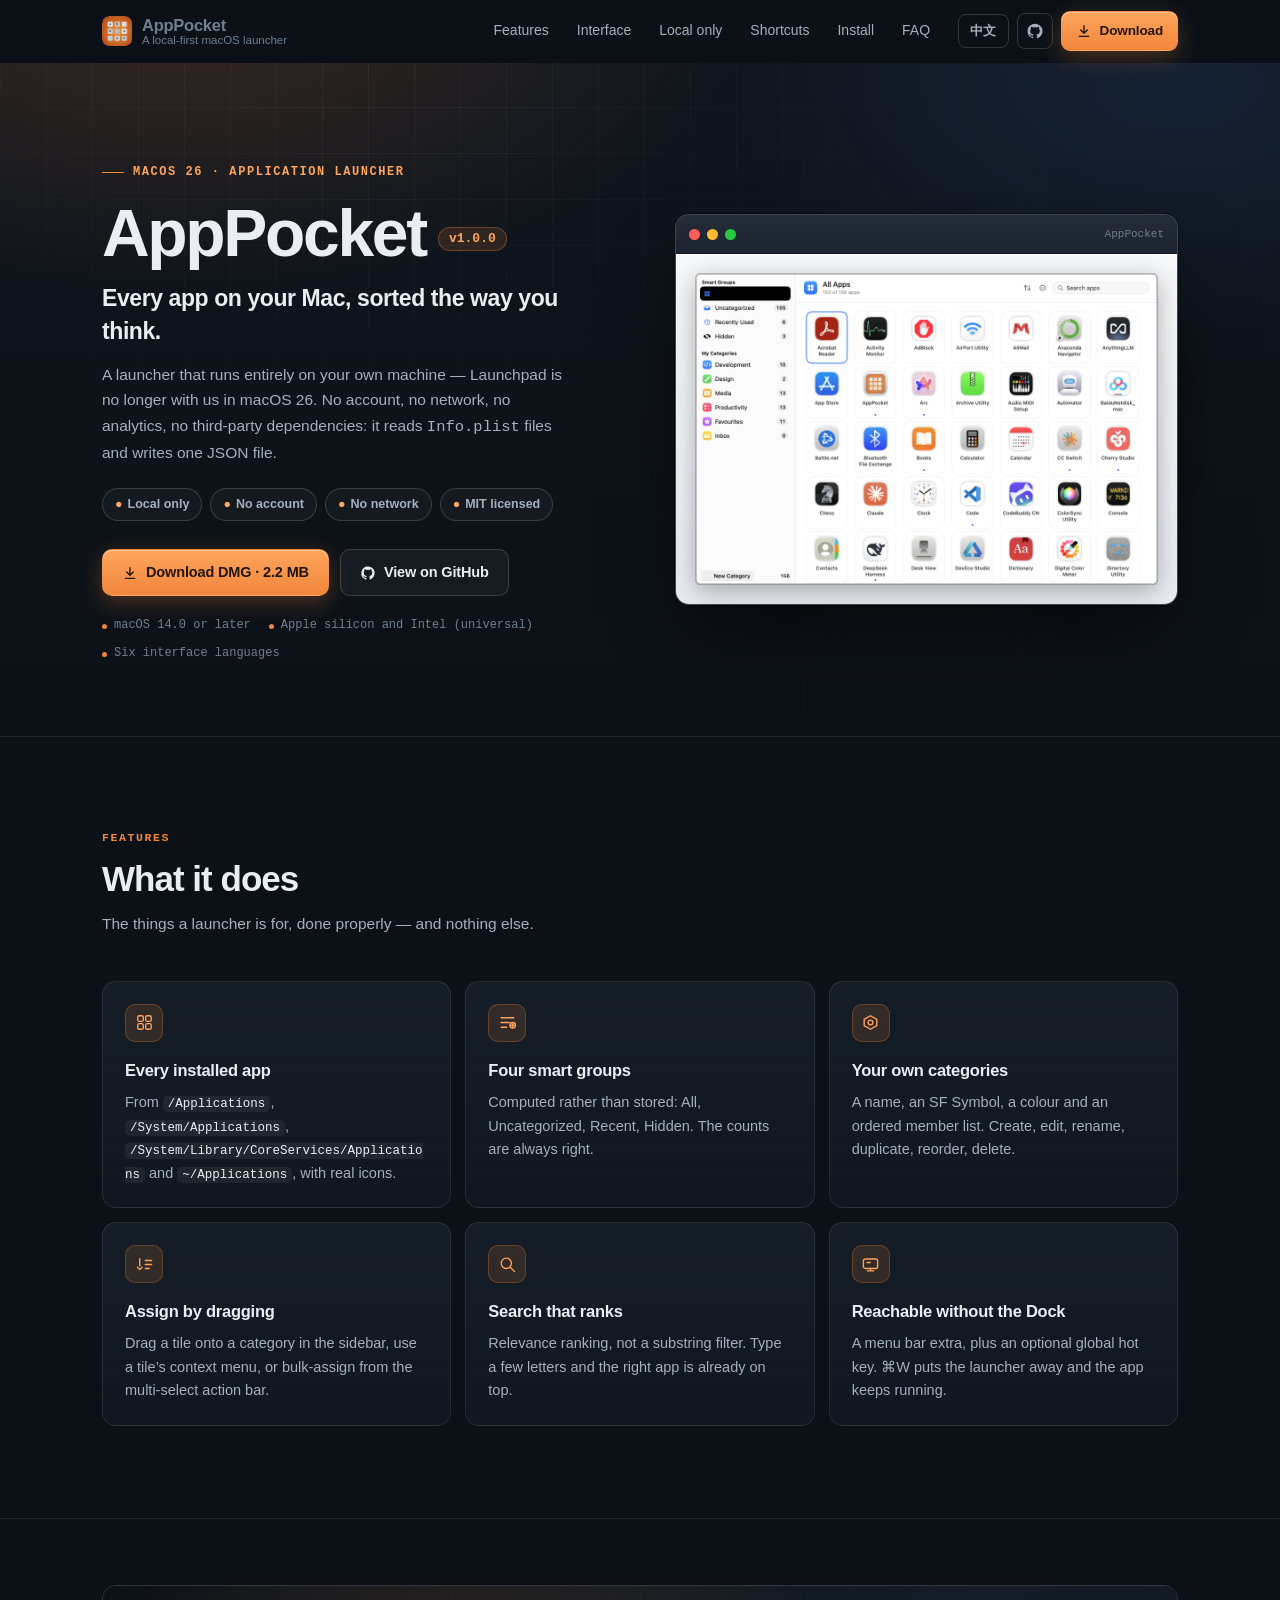
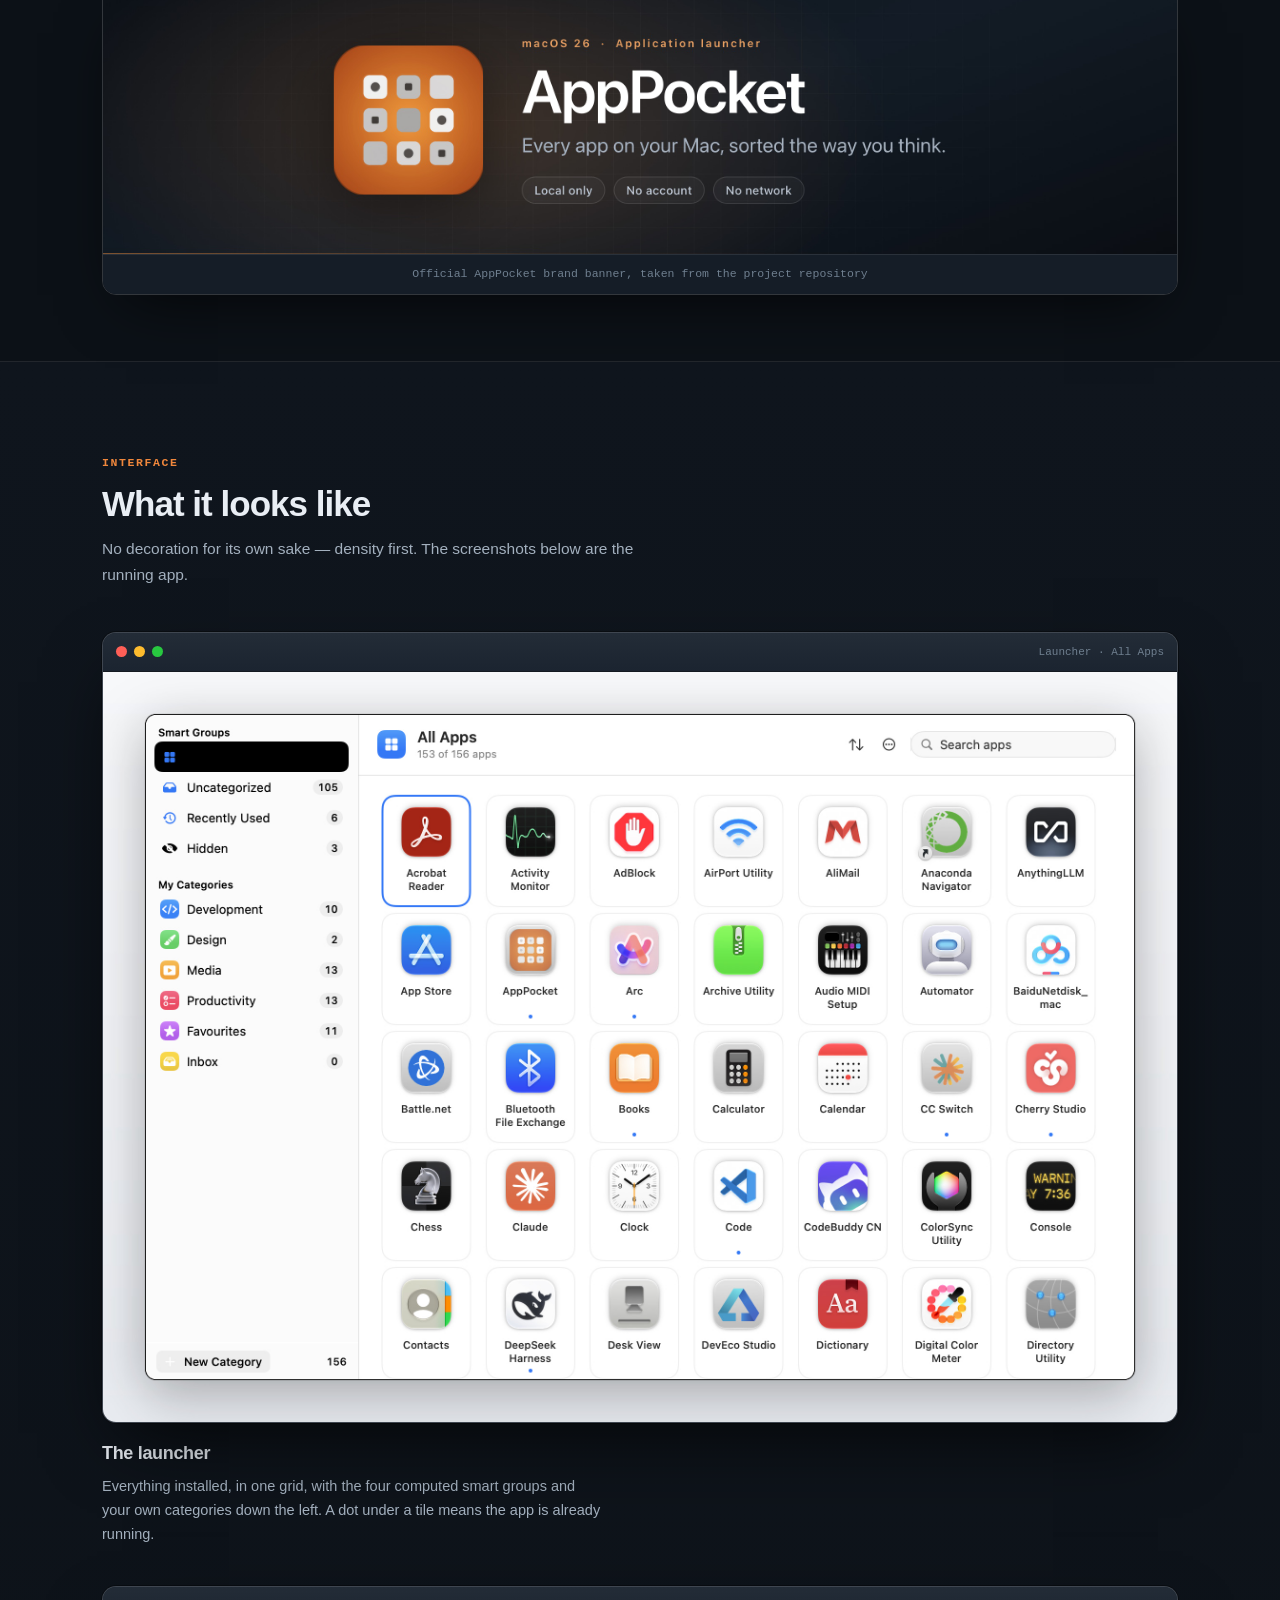
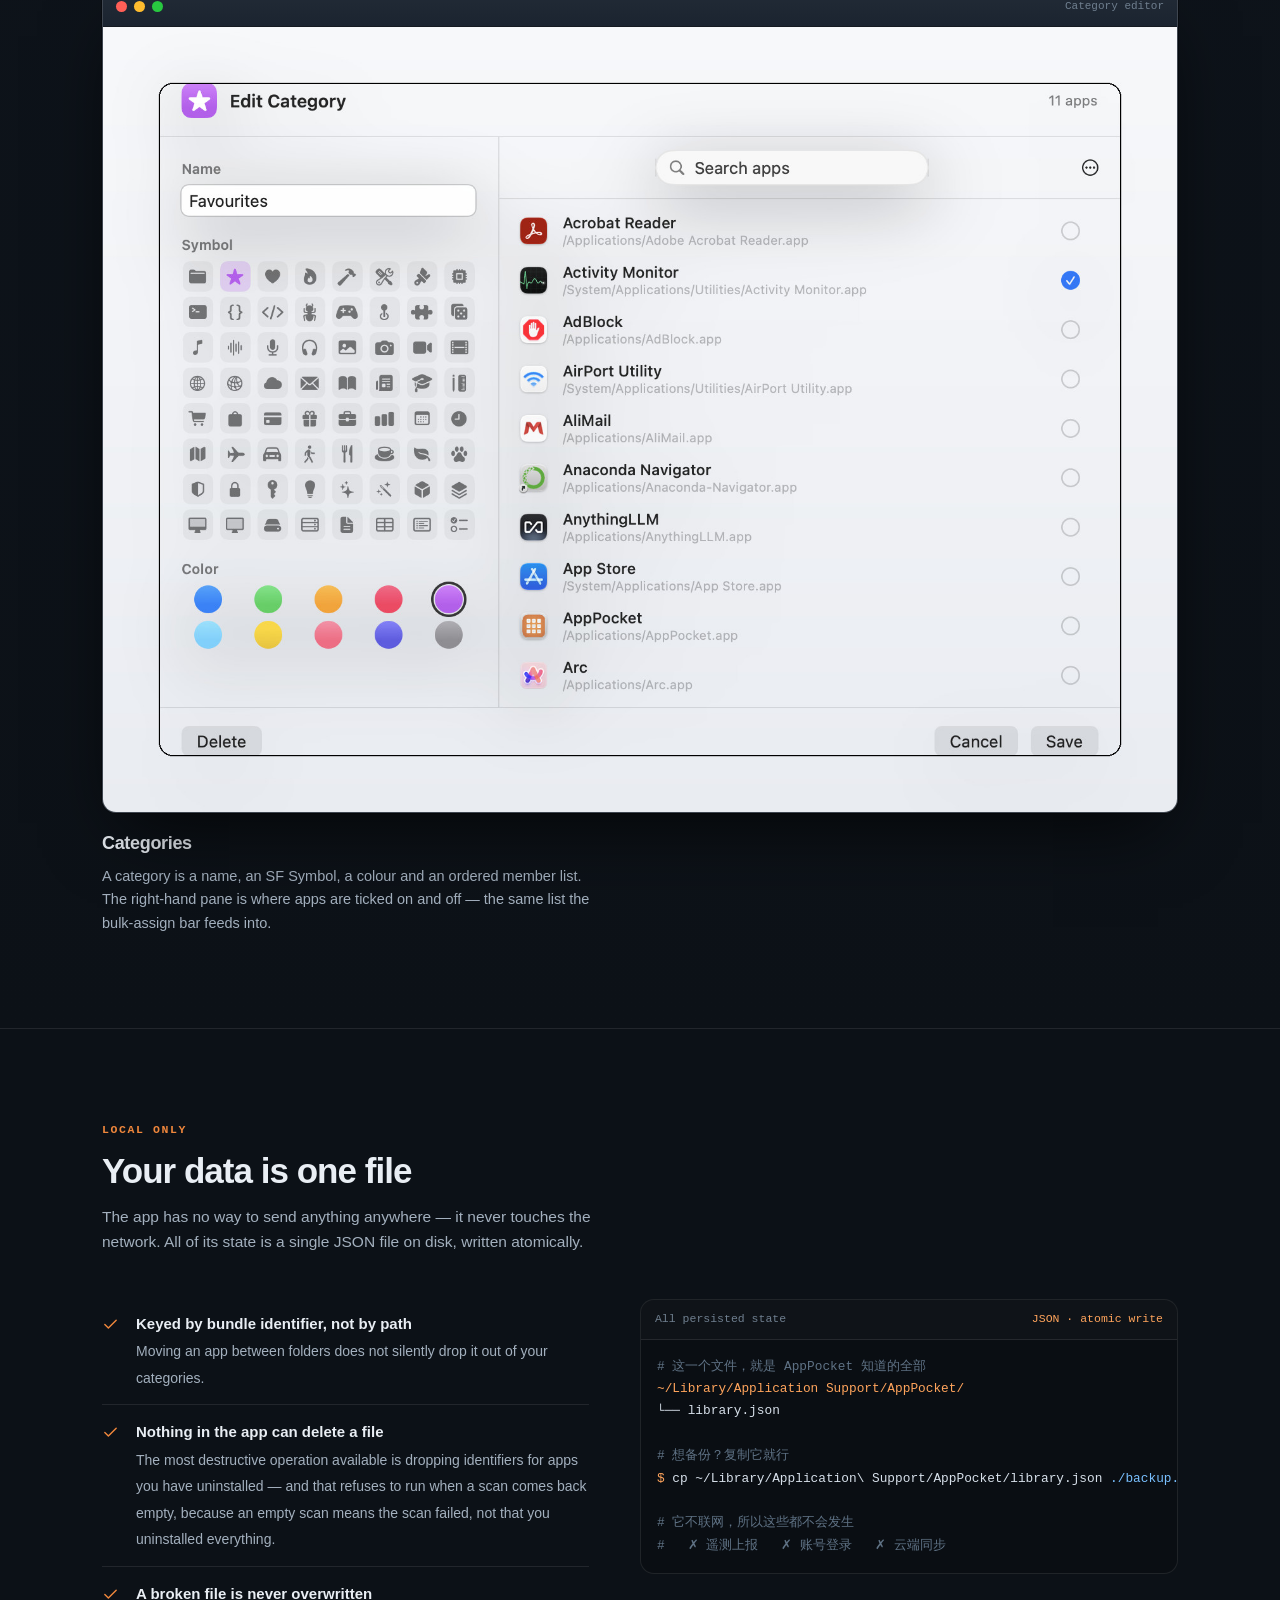
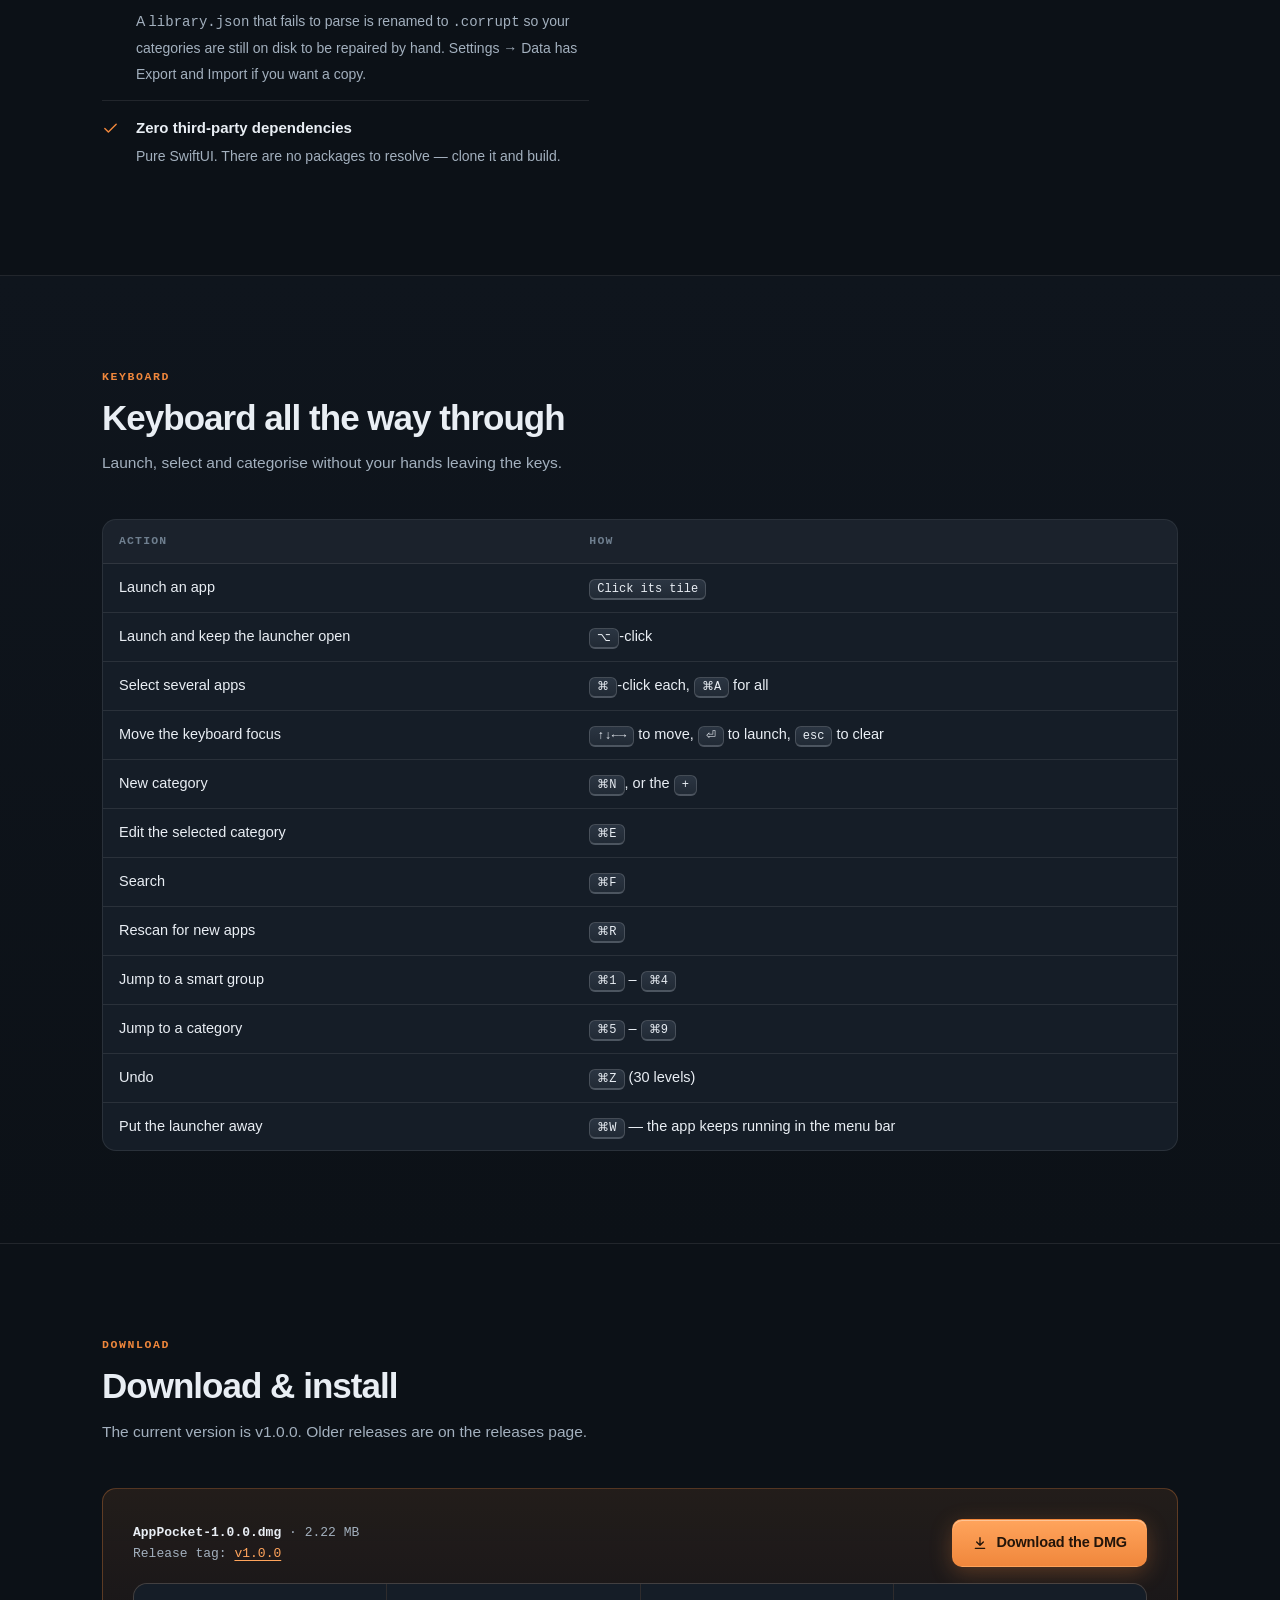
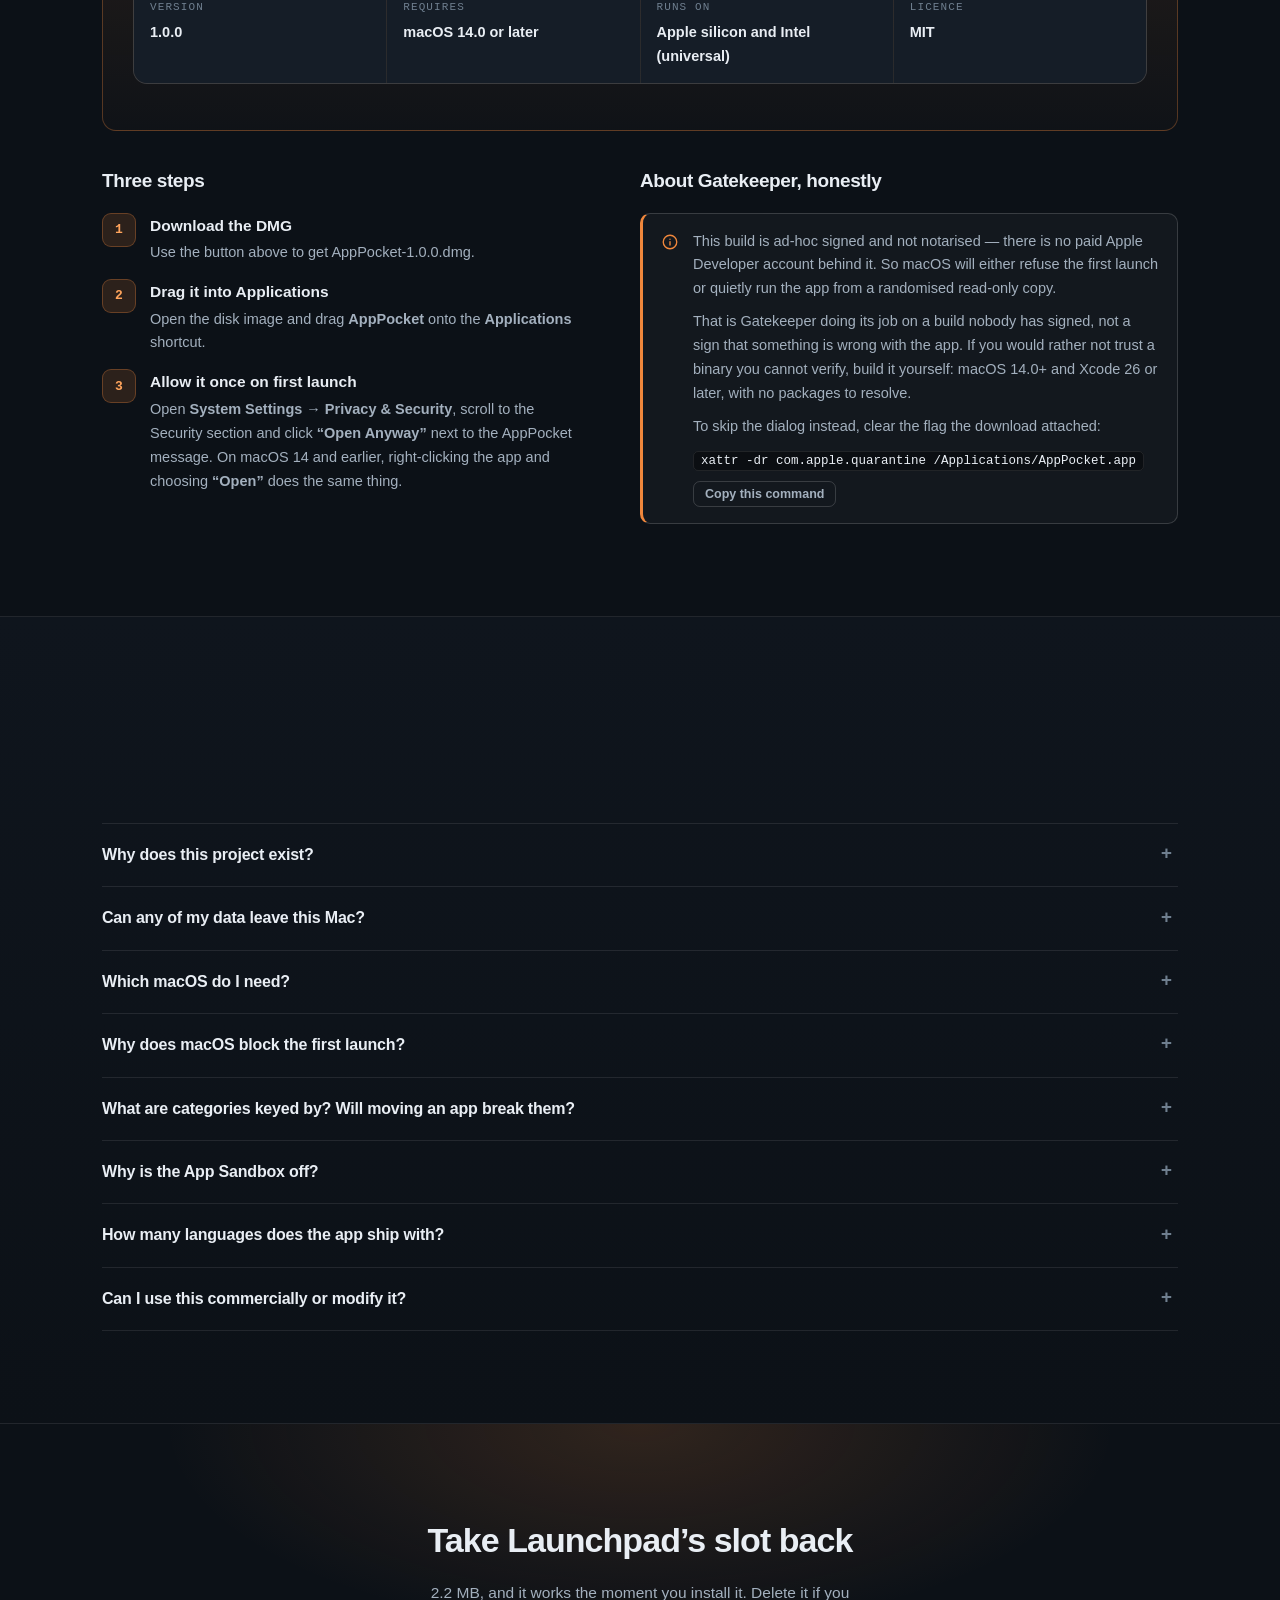
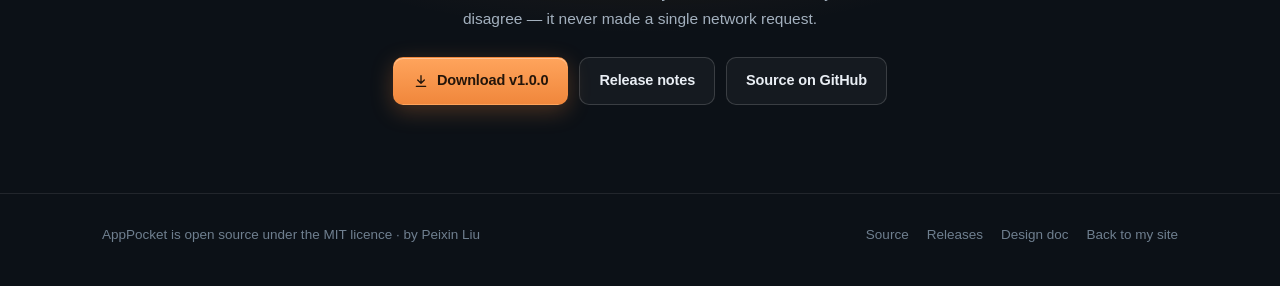
==== apps/apppocket/index.html @ 9f49458a "add page for AppPocket app (for macOS)" ====
<!DOCTYPE html>
<html lang="en">
<head>
<meta charset="utf-8">
<meta name="viewport" content="width=device-width, initial-scale=1, viewport-fit=cover">

<title>AppPocket — Every app on your Mac, sorted the way you think</title>
<meta name="description" content="AppPocket is a local-only application launcher for macOS 26, where Launchpad is no longer with us. No account, no network, no analytics. Smart categories, drag-and-drop and live app monitoring. Open source, MIT.">
<meta name="author" content="Peixin Liu">
<meta name="color-scheme" content="dark">

<meta property="og:type" content="website">
<meta property="og:title" content="AppPocket — a local-only launcher for macOS 26">
<meta property="og:description" content="Every app on your Mac, sorted the way you think. No account, no network, no analytics. Open source under MIT.">
<meta property="og:url" content="https://lpeixin.github.io/apps/apppocket/">
<meta property="og:image" content="https://lpeixin.github.io/apps/apppocket/assets/img/banner-en.jpg">
<meta name="twitter:card" content="summary_large_image">

<link rel="canonical" href="https://lpeixin.github.io/apps/apppocket/">
<link rel="icon" href="assets/img/appicon-64.png" type="image/png">
<link rel="apple-touch-icon" href="assets/img/appicon-256.png">

<script type="application/ld+json">
{
  "@context": "https://schema.org",
  "@type": "SoftwareApplication",
  "name": "AppPocket",
  "operatingSystem": "macOS 14.0 or later",
  "applicationCategory": "UtilitiesApplication",
  "softwareVersion": "1.0.0",
  "url": "https://github.com/lpeixin/app-pocket",
  "downloadUrl": "https://github.com/lpeixin/app-pocket/releases/download/v1.0.0/AppPocket-1.0.0.dmg",
  "image": "https://lpeixin.github.io/apps/apppocket/assets/img/appicon-1024.png",
  "description": "A local-only application launcher for macOS 26, with smart categories, drag-and-drop assignment and live app monitoring. No account, no network, no analytics.",
  "license": "https://opensource.org/licenses/MIT",
  "isAccessibleForFree": true,
  "author": { "@type": "Person", "name": "Peixin Liu" },
  "offers": { "@type": "Offer", "price": "0", "priceCurrency": "USD" }
}
</script>

<style>
/* ============================================================
   AppPocket 产品页 —— 独立样式，不依赖主站
   配色取自 repo 官方 banner：深色网格底 + 橙色品牌色
   ============================================================ */
:root {
  --bg:        #0c1117;
  --bg-2:      #0f151d;
  --surface:   #151d27;
  --surface-2: #1a232e;
  --line:      rgba(255, 255, 255, .09);
  --line-2:    rgba(255, 255, 255, .16);

  --text:      #e9eef4;
  --text-2:    #a3b0be;
  --text-3:    #6f7f8f;

  --brand:     #f0873c;
  --brand-hi:  #ffa45c;
  --brand-dim: rgba(240, 135, 60, .14);
  --blue:      #4c8dff;

  --radius:    14px;
  --radius-sm: 10px;
  --wrap:      1120px;
  --ease:      cubic-bezier(.22, .61, .36, 1);

  --font: -apple-system, BlinkMacSystemFont, "SF Pro Text", "Segoe UI",
          Roboto, "Helvetica Neue", "PingFang SC", "Hiragino Sans GB",
          "Microsoft YaHei", sans-serif;
  --mono: ui-monospace, SFMono-Regular, "SF Mono", Menlo, Consolas, monospace;
}

*, *::before, *::after { box-sizing: border-box; }

html { scroll-behavior: smooth; -webkit-text-size-adjust: 100%; }
@media (prefers-reduced-motion: reduce) {
  html { scroll-behavior: auto; }
  *, *::before, *::after { animation-duration: .001ms !important; transition-duration: .001ms !important; }
}

body {
  margin: 0;
  background: var(--bg);
  color: var(--text);
  font-family: var(--font);
  font-size: 16px;
  line-height: 1.65;
  -webkit-font-smoothing: antialiased;
  overflow-x: hidden;
}

img { max-width: 100%; display: block; }
a { color: inherit; }
code { overflow-wrap: anywhere; }

.wrap { width: 100%; max-width: var(--wrap); margin-inline: auto; padding-inline: 22px; }

.skip-link {
  position: absolute; left: -9999px; top: 0;
  background: var(--brand); color: #1a1105; padding: 10px 16px;
  border-radius: 0 0 8px 0; font-weight: 600; z-index: 100;
}
.skip-link:focus { left: 0; }

:where(a, button, summary):focus-visible {
  outline: 2px solid var(--brand-hi);
  outline-offset: 3px;
  border-radius: 6px;
}

/* ── 顶部导航 ─────────────────────────────────────────────── */
.hdr {
  position: sticky; top: 0; z-index: 50;
  background: rgba(12, 17, 23, .78);
  backdrop-filter: saturate(180%) blur(14px);
  -webkit-backdrop-filter: saturate(180%) blur(14px);
  border-bottom: 1px solid transparent;
  transition: border-color .25s var(--ease), background .25s var(--ease);
}
.hdr.is-stuck { border-bottom-color: var(--line); background: rgba(12, 17, 23, .92); }

.hdr__in { display: flex; align-items: center; gap: 16px; min-height: 62px; }

.brand { display: inline-flex; align-items: center; gap: 10px; text-decoration: none; flex: 0 0 auto; }
.brand img { width: 30px; height: 30px; border-radius: 7px; display: block; }
.brand b { font-size: 16.5px; font-weight: 650; letter-spacing: -.015em; }
.brand span { font-size: 11.5px; color: var(--text-3); display: block; line-height: 1.1; font-weight: 500; }

.nav { display: flex; gap: 4px; margin-left: auto; }
.nav a {
  text-decoration: none; color: var(--text-2); font-size: 14px; font-weight: 500;
  padding: 8px 12px; border-radius: 8px; transition: color .18s, background .18s;
}
.nav a:hover { color: var(--text); background: rgba(255, 255, 255, .05); }

.hdr__actions { display: flex; align-items: center; gap: 8px; flex: 0 0 auto; }

.langbtn {
  font-family: inherit; font-size: 13px; font-weight: 650; letter-spacing: .02em;
  color: var(--text-2); background: transparent;
  border: 1px solid var(--line-2); border-radius: 8px;
  padding: 7px 11px; cursor: pointer; transition: color .18s, border-color .18s;
  min-width: 46px;
}
.langbtn:hover { color: var(--text); border-color: var(--brand); }

.iconbtn {
  display: inline-flex; align-items: center; justify-content: center;
  width: 36px; height: 36px; border-radius: 8px;
  border: 1px solid var(--line-2); background: transparent; color: var(--text-2);
  cursor: pointer; text-decoration: none; transition: color .18s, border-color .18s;
}
.iconbtn:hover { color: var(--text); border-color: var(--brand); }
.iconbtn svg { width: 18px; height: 18px; fill: currentColor; }

/* ── 按钮 ─────────────────────────────────────────────────── */
.btn {
  display: inline-flex; align-items: center; justify-content: center; gap: 8px;
  font-family: inherit; font-size: 14.5px; font-weight: 620; letter-spacing: -.01em;
  text-decoration: none; cursor: pointer;
  padding: 11px 19px; border-radius: 10px; border: 1px solid transparent;
  transition: transform .16s var(--ease), background .18s, border-color .18s, box-shadow .18s;
  white-space: nowrap;
}
.btn svg { width: 16px; height: 16px; flex: 0 0 auto; }
.btn--primary {
  background: linear-gradient(180deg, var(--brand-hi), var(--brand));
  color: #23150a;
  box-shadow: 0 6px 22px rgba(240, 135, 60, .28), inset 0 1px 0 rgba(255, 255, 255, .35);
}
.btn--primary:hover { transform: translateY(-1px); box-shadow: 0 10px 30px rgba(240, 135, 60, .36), inset 0 1px 0 rgba(255, 255, 255, .35); }
.btn--ghost { background: rgba(255, 255, 255, .04); color: var(--text); border-color: var(--line-2); }
.btn--ghost:hover { background: rgba(255, 255, 255, .08); border-color: var(--brand); }
.btn--sm { padding: 8px 14px; font-size: 13.5px; border-radius: 9px; }
.btn--block { width: 100%; }

/* ── Hero ─────────────────────────────────────────────────── */
.hero {
  position: relative; overflow: hidden;
  padding: clamp(48px, 8vw, 92px) 0 clamp(40px, 6vw, 72px);
  background:
    radial-gradient(920px 460px at 14% -8%, rgba(240, 135, 60, .17), transparent 62%),
    radial-gradient(760px 420px at 92% 4%, rgba(76, 141, 255, .10), transparent 60%),
    linear-gradient(180deg, var(--bg-2), var(--bg));
}
/* 科技感网格，向四周淡出 */
.hero::before {
  content: ""; position: absolute; inset: -2px 0 auto; height: 100%;
  background-image:
    linear-gradient(rgba(255, 255, 255, .05) 1px, transparent 1px),
    linear-gradient(90deg, rgba(255, 255, 255, .05) 1px, transparent 1px);
  background-size: 46px 46px;
  -webkit-mask-image: radial-gradient(760px 520px at 30% 0%, #000 0%, transparent 78%);
          mask-image: radial-gradient(760px 520px at 30% 0%, #000 0%, transparent 78%);
  pointer-events: none;
}
.hero__in {
  position: relative; display: grid; gap: clamp(34px, 5vw, 60px);
  grid-template-columns: minmax(0, 1.02fr) minmax(0, 1fr); align-items: center;
}

.eyebrow {
  display: inline-flex; align-items: center; gap: 9px;
  font-family: var(--mono); font-size: 12px; font-weight: 600;
  letter-spacing: .13em; text-transform: uppercase; color: var(--brand-hi);
  margin: 0 0 18px;
}
.eyebrow::before {
  content: ""; width: 22px; height: 1px; background: var(--brand); flex: 0 0 auto;
}

.hero h1 {
  margin: 0 0 6px; font-size: clamp(42px, 6.4vw, 66px);
  line-height: 1.03; letter-spacing: -.035em; font-weight: 700;
}
.hero h1 .v {
  display: inline-block; vertical-align: middle; margin-left: 12px;
  font-family: var(--mono); font-size: 13px; font-weight: 600; letter-spacing: 0;
  color: var(--brand-hi); background: var(--brand-dim);
  border: 1px solid rgba(240, 135, 60, .32); border-radius: 999px; padding: 4px 10px;
}
.hero__tag {
  margin: 14px 0 0; font-size: clamp(18px, 2.3vw, 23px); line-height: 1.42;
  letter-spacing: -.018em; font-weight: 600; color: var(--text);
}
.hero__lead { margin: 14px 0 0; max-width: 54ch; color: var(--text-2); font-size: 15.5px; }

.pills { display: flex; flex-wrap: wrap; gap: 8px; margin: 22px 0 0; padding: 0; list-style: none; }
.pill {
  font-size: 12.5px; font-weight: 550; color: var(--text-2);
  border: 1px solid var(--line-2); border-radius: 999px; padding: 5px 12px;
  background: rgba(255, 255, 255, .03);
}
.pill b { color: var(--brand-hi); font-weight: 700; margin-right: 5px; }

.hero__cta { display: flex; flex-wrap: wrap; gap: 11px; margin: 28px 0 0; }
.hero__meta {
  display: flex; flex-wrap: wrap; gap: 8px 18px; margin: 20px 0 0;
  font-family: var(--mono); font-size: 12px; color: var(--text-3);
}
.hero__meta span { display: inline-flex; align-items: center; gap: 7px; }
.hero__meta i { width: 5px; height: 5px; border-radius: 50%; background: var(--brand); flex: 0 0 auto; }

/* 应用截图窗口框 */
.shot { position: relative; }
.shot__glow {
  position: absolute; inset: 12% -6% -12% -6%; z-index: 0;
  background: radial-gradient(60% 60% at 50% 45%, rgba(240, 135, 60, .30), transparent 72%);
  filter: blur(34px); pointer-events: none;
}
.window {
  position: relative; z-index: 1;
  border: 1px solid var(--line-2); border-radius: var(--radius);
  background: var(--surface-2); overflow: hidden;
  box-shadow: 0 30px 70px -20px rgba(0, 0, 0, .75), 0 0 0 1px rgba(0, 0, 0, .35);
}
.window__bar {
  display: flex; align-items: center; gap: 7px; padding: 10px 13px;
  background: linear-gradient(180deg, #232c37, #1b2430);
  border-bottom: 1px solid rgba(0, 0, 0, .4);
}
.window__bar i { width: 11px; height: 11px; border-radius: 50%; display: block; }
.window__bar i:nth-child(1) { background: #ff5f57; }
.window__bar i:nth-child(2) { background: #febc2e; }
.window__bar i:nth-child(3) { background: #28c840; }
.window__bar em {
  margin-left: auto; font-style: normal; font-family: var(--mono);
  font-size: 11px; color: var(--text-3);
}
.window img { width: 100%; height: auto; display: block; }
.shot__hint {
  position: absolute; right: 10px; bottom: 10px; z-index: 2;
  font-family: var(--mono); font-size: 10.5px; color: #fff;
  background: rgba(0, 0, 0, .55); border: 1px solid rgba(255, 255, 255, .18);
  border-radius: 7px; padding: 4px 9px; opacity: 0; transition: opacity .2s;
  pointer-events: none;
}
.window:hover .shot__hint, .window:focus-within .shot__hint { opacity: 1; }
.zoombtn { position: absolute; inset: 0; z-index: 2; border: 0; background: transparent; cursor: zoom-in; }

/* ── 通用板块 ─────────────────────────────────────────────── */
.sec { padding: clamp(52px, 8vw, 92px) 0; border-top: 1px solid var(--line); }
.sec--flush { border-top: 0; padding-top: 0; }
.sec--alt { background: linear-gradient(180deg, var(--bg-2), var(--bg)); }

.sec-head { max-width: 68ch; margin: 0 0 clamp(28px, 4vw, 44px); }
.sec-head .kicker {
  font-family: var(--mono); font-size: 11.5px; font-weight: 600; letter-spacing: .14em;
  text-transform: uppercase; color: var(--brand); margin: 0 0 10px;
}
.sec-head h2 {
  margin: 0; font-size: clamp(25px, 3.6vw, 35px); line-height: 1.18;
  letter-spacing: -.028em; font-weight: 680;
}
.sec-head p { margin: 12px 0 0; color: var(--text-2); font-size: 15.5px; max-width: 62ch; }

/* 特性网格 */
.grid { display: grid; gap: 14px; grid-template-columns: repeat(auto-fit, minmax(272px, 1fr)); }
.feat {
  border: 1px solid var(--line); border-radius: var(--radius);
  background: linear-gradient(180deg, var(--surface), rgba(21, 29, 39, .5));
  padding: 22px; transition: border-color .2s, transform .2s var(--ease), background .2s;
}
.feat:hover { border-color: var(--line-2); transform: translateY(-2px); }
.feat__ico {
  width: 38px; height: 38px; border-radius: 10px; display: grid; place-items: center;
  background: var(--brand-dim); border: 1px solid rgba(240, 135, 60, .28); color: var(--brand-hi);
  margin-bottom: 15px;
}
.feat__ico svg { width: 19px; height: 19px; fill: none; stroke: currentColor; stroke-width: 1.7; stroke-linecap: round; stroke-linejoin: round; }
.feat h3 { margin: 0 0 7px; font-size: 16.5px; letter-spacing: -.015em; font-weight: 640; }
.feat p { margin: 0; color: var(--text-2); font-size: 14.5px; line-height: 1.62; }
.feat code { font-family: var(--mono); font-size: 12.5px; background: rgba(255, 255, 255, .06); padding: 1px 5px; border-radius: 5px; color: var(--text); }

/* 官方 banner 带 */
.band { padding: clamp(40px, 6vw, 66px) 0; border-top: 1px solid var(--line); }
.band__fig { position: relative; margin: 0; border-radius: var(--radius); overflow: hidden; border: 1px solid var(--line-2); box-shadow: 0 24px 60px -24px rgba(0, 0, 0, .8); }
.band__fig img { width: 100%; height: auto; display: block; }
.band figcaption, .band__fig figcaption {
  margin-top: 0; padding: 10px 14px;
  font-family: var(--mono); font-size: 11.5px; color: var(--text-3); text-align: center;
  background: var(--surface); border-top: 1px solid var(--line);
}

/* 截图展示 */
.shots { display: grid; gap: clamp(22px, 4vw, 40px); align-items: start; }
.shot-card { margin: 0; }
.shot-card .window { margin-bottom: 16px; }
.shot-card h3 { margin: 0 0 6px; font-size: 18px; letter-spacing: -.018em; }
.shot-card p { margin: 0; color: var(--text-2); font-size: 14.5px; max-width: 62ch; }

/* 本地优先 */
.duo { display: grid; gap: clamp(26px, 4vw, 52px); grid-template-columns: minmax(0, .95fr) minmax(0, 1.05fr); align-items: start; }
.factlist { list-style: none; margin: 0; padding: 0; display: grid; gap: 2px; }
.factlist li {
  display: grid; grid-template-columns: 22px 1fr; gap: 12px; align-items: start;
  padding: 13px 0; border-bottom: 1px solid var(--line);
}
.factlist li:last-child { border-bottom: 0; }
.factlist svg { width: 17px; height: 17px; margin-top: 4px; fill: none; stroke: var(--brand); stroke-width: 2; stroke-linecap: round; stroke-linejoin: round; }
.factlist b { display: block; font-size: 15px; font-weight: 620; margin-bottom: 2px; }
.factlist span { color: var(--text-2); font-size: 14px; line-height: 1.6; }

.codecard {
  border: 1px solid var(--line); border-radius: var(--radius);
  background: #0a0e13; overflow: hidden;
}
.codecard__bar {
  display: flex; align-items: center; gap: 10px; padding: 10px 14px;
  border-bottom: 1px solid var(--line); background: rgba(255, 255, 255, .02);
  font-family: var(--mono); font-size: 11.5px; color: var(--text-3);
}
.codecard__bar .tag { margin-left: auto; color: var(--brand-hi); }
.codecard pre {
  margin: 0; padding: 16px; overflow-x: auto;
  font-family: var(--mono); font-size: 12.8px; line-height: 1.75; color: #d7e0ea;
}
.codecard pre .c { color: #5f7285; }
.codecard pre .p { color: var(--brand-hi); }
.codecard pre .s { color: #79c0ff; }

/* 快捷键表 */
.tablewrap { overflow-x: auto; border: 1px solid var(--line); border-radius: var(--radius); background: var(--surface); }
table { width: 100%; border-collapse: collapse; font-size: 14.5px; min-width: 460px; }
th, td { text-align: left; padding: 12px 16px; border-bottom: 1px solid var(--line); }
thead th {
  font-family: var(--mono); font-size: 11.5px; letter-spacing: .1em; text-transform: uppercase;
  color: var(--text-3); font-weight: 600; background: rgba(255, 255, 255, .025);
}
tbody tr:last-child td { border-bottom: 0; }
tbody tr:hover td { background: rgba(255, 255, 255, .025); }
kbd {
  font-family: var(--mono); font-size: 12px; color: var(--text);
  background: linear-gradient(180deg, #2b3542, #212a35);
  border: 1px solid var(--line-2); border-bottom-width: 2px;
  border-radius: 6px; padding: 2px 7px; white-space: nowrap;
}

/* 安装 / 下载 */
.dl {
  border: 1px solid rgba(240, 135, 60, .3); border-radius: var(--radius);
  background: linear-gradient(180deg, rgba(240, 135, 60, .10), rgba(240, 135, 60, .02));
  padding: clamp(22px, 3.4vw, 30px);
}
.dl__row { display: flex; flex-wrap: wrap; align-items: center; gap: 16px; }
.dl__file { font-family: var(--mono); font-size: 13px; color: var(--text-2); }
.dl__file b { color: var(--text); font-weight: 600; }
.dl .btn { margin-left: auto; }

.specs { display: grid; gap: 1px; grid-template-columns: repeat(auto-fit, minmax(150px, 1fr));
  background: var(--line); border: 1px solid var(--line); border-radius: var(--radius); overflow: hidden; margin-top: 16px; }
.specs div { background: var(--surface); padding: 14px 16px; }
.specs dt { font-family: var(--mono); font-size: 11px; letter-spacing: .1em; text-transform: uppercase; color: var(--text-3); margin-bottom: 5px; }
.specs dd { margin: 0; font-size: 14.5px; font-weight: 600; }

.steps { counter-reset: s; list-style: none; margin: 0; padding: 0; display: grid; gap: 14px; }
.steps li { counter-increment: s; display: grid; grid-template-columns: 34px 1fr; gap: 14px; align-items: start; }
.steps li::before {
  content: counter(s); font-family: var(--mono); font-size: 13px; font-weight: 700;
  color: var(--brand-hi); background: var(--brand-dim);
  border: 1px solid rgba(240, 135, 60, .3); border-radius: 9px;
  width: 34px; height: 34px; display: grid; place-items: center;
}
.steps li > div > b { display: block; font-size: 15.5px; font-weight: 620; margin-bottom: 3px; }
.steps p { margin: 0; color: var(--text-2); font-size: 14.5px; }
.steps code { font-family: var(--mono); font-size: 12.5px; background: rgba(255, 255, 255, .07); padding: 1.5px 6px; border-radius: 5px; }

.note {
  display: grid; grid-template-columns: 20px 1fr; gap: 12px; align-items: start;
  border: 1px solid var(--line-2); border-left: 3px solid var(--brand);
  border-radius: var(--radius-sm); background: rgba(255, 255, 255, .03);
  padding: 16px 18px; margin-top: 18px;
}
.note svg { width: 18px; height: 18px; margin-top: 3px; fill: none; stroke: var(--brand); stroke-width: 1.8; stroke-linecap: round; }
.note p { margin: 0; font-size: 14.5px; color: var(--text-2); }
.note p + p { margin-top: 9px; }
.note code { font-family: var(--mono); font-size: 12.5px; color: var(--text); background: rgba(0, 0, 0, .4); border: 1px solid var(--line); padding: 2px 7px; border-radius: 5px; }
.copybtn {
  margin-top: 9px; font-family: inherit; font-size: 12.5px; font-weight: 600;
  color: var(--text-2); background: transparent; border: 1px solid var(--line-2);
  border-radius: 7px; padding: 5px 11px; cursor: pointer; transition: color .18s, border-color .18s;
}
.copybtn:hover { color: var(--brand-hi); border-color: var(--brand); }

/* FAQ */
.faq { border-top: 1px solid var(--line); }
.faq details { border-bottom: 1px solid var(--line); }
.faq summary {
  list-style: none; cursor: pointer; padding: 18px 40px 18px 0; position: relative;
  font-size: 16px; font-weight: 600; letter-spacing: -.012em; transition: color .18s;
}
.faq summary::-webkit-details-marker { display: none; }
.faq summary:hover { color: var(--brand-hi); }
.faq summary::after {
  content: "+"; position: absolute; right: 6px; top: 50%; transform: translateY(-50%);
  font-family: var(--mono); font-size: 19px; color: var(--text-3); transition: color .2s, transform .2s;
}
.faq details[open] summary::after { color: var(--brand); transform: translateY(-50%) rotate(45deg); }
.faq__body { padding: 0 0 20px; color: var(--text-2); font-size: 15px; max-width: 76ch; }
.faq__body p { margin: 0 0 10px; }
.faq__body p:last-child { margin-bottom: 0; }
.faq__body code { font-family: var(--mono); font-size: 12.8px; background: rgba(255, 255, 255, .07); padding: 1.5px 6px; border-radius: 5px; color: var(--text); }
.faq__body a { color: var(--brand-hi); text-decoration: underline; text-underline-offset: 3px; }

/* CTA 收尾 */
.closer {
  text-align: center; padding: clamp(52px, 8vw, 88px) 0;
  background:
    radial-gradient(680px 300px at 50% 0%, rgba(240, 135, 60, .16), transparent 70%),
    var(--bg);
  border-top: 1px solid var(--line);
}
.closer h2 { margin: 0; font-size: clamp(24px, 3.6vw, 34px); letter-spacing: -.028em; }
.closer p { margin: 12px auto 26px; color: var(--text-2); max-width: 52ch; font-size: 15.5px; }
.closer__btns { display: flex; flex-wrap: wrap; gap: 11px; justify-content: center; }

/* 页脚 */
.ftr { border-top: 1px solid var(--line); padding: 30px 0 40px; background: var(--bg); }
.ftr__in { display: flex; flex-wrap: wrap; gap: 16px 26px; align-items: center; font-size: 13.5px; color: var(--text-3); }
.ftr__links { display: flex; flex-wrap: wrap; gap: 18px; margin-left: auto; }
.ftr a { color: var(--text-3); text-decoration: none; transition: color .18s; }
.ftr a:hover { color: var(--brand-hi); }

/* 灯箱 */
.lb {
  position: fixed; inset: 0; z-index: 90; display: none;
  background: rgba(6, 9, 13, .92); backdrop-filter: blur(6px);
  padding: 24px; place-items: center; cursor: zoom-out;
}
.lb.is-open { display: grid; }
.lb img { max-width: min(1400px, 96vw); max-height: 92vh; width: auto; height: auto;
  border-radius: var(--radius); border: 1px solid var(--line-2); box-shadow: 0 30px 80px rgba(0, 0, 0, .8); }
.lb__close {
  position: absolute; top: 18px; right: 18px; width: 40px; height: 40px; border-radius: 10px;
  border: 1px solid var(--line-2); background: rgba(255, 255, 255, .06); color: var(--text);
  font-size: 20px; cursor: pointer; line-height: 1;
}

/* 出现动画 */
.rise { opacity: 0; transform: translateY(16px); transition: opacity .6s var(--ease), transform .6s var(--ease); }
.rise.in { opacity: 1; transform: none; }

/* ── 自适应 ───────────────────────────────────────────────── */
@media (max-width: 1000px) {
  .hero__in { grid-template-columns: 1fr; }
  .hero__in .shot { order: 2; max-width: 860px; }
  .duo { grid-template-columns: 1fr; }
  .band__fig img { min-height: 0; }
}

@media (max-width: 860px) {
  .nav { display: none; }
  .hdr__in { min-height: 58px; }
  .brand span { display: none; }
}

@media (max-width: 620px) {
  body { font-size: 15.5px; }
  .wrap { padding-inline: 16px; }
  .hero { padding-top: 34px; }
  .hero__cta .btn { flex: 1 1 100%; }
  .dl .btn { margin-left: 0; flex: 1 1 100%; }
  .dl__row { gap: 12px; }
  .shots { gap: 30px; }
  .ftr__links { margin-left: 0; }
  .window__bar em { display: none; }
  table { min-width: 400px; font-size: 14px; }
  th, td { padding: 10px 13px; }
}

@media (max-width: 400px) {
  .brand b { font-size: 15px; }
  .langbtn { min-width: 40px; padding: 7px 8px; }
}

/* 尊重「减少动态效果」 */
@media (prefers-reduced-motion: reduce) {
  .rise { opacity: 1; transform: none; }
}
</style>
</head>

<body>
<a class="skip-link" href="#main" data-i18n="skip">跳到主要内容</a>

<!-- ══════════════ 顶部导航 ══════════════ -->
<header class="hdr" id="hdr">
  <div class="wrap hdr__in">
    <a class="brand" href="/" aria-label="AppPocket">
      <img src="assets/img/appicon-64.png" alt="" width="30" height="30">
      <span style="display:block">
        <b>AppPocket</b>
        <span data-i18n="brand.sub">本地优先的 macOS 启动器</span>
      </span>
    </a>

    <nav class="nav" id="nav" aria-label="页面导航">
      <a href="#features" data-i18n="nav.features">功能</a>
      <a href="#interface" data-i18n="nav.interface">界面</a>
      <a href="#local" data-i18n="nav.local">本地优先</a>
      <a href="#shortcuts" data-i18n="nav.shortcuts">快捷键</a>
      <a href="#install" data-i18n="nav.install">安装</a>
      <a href="#faq" data-i18n="nav.faq">FAQ</a>
    </nav>

    <div class="hdr__actions">
      <button class="langbtn" id="langToggle" type="button" aria-label="Switch language">中文</button>
      <a class="iconbtn" href="https://github.com/lpeixin/app-pocket" target="_blank" rel="noopener" aria-label="GitHub">
        <svg viewBox="0 0 24 24" aria-hidden="true"><path d="M12 2.2a10 10 0 0 0-3.16 19.49c.5.09.68-.22.68-.48v-1.7c-2.78.6-3.37-1.34-3.37-1.34-.45-1.16-1.11-1.47-1.11-1.47-.91-.62.07-.6.07-.6 1 .07 1.53 1.03 1.53 1.03.9 1.53 2.36 1.09 2.93.83.09-.65.35-1.09.63-1.34-2.22-.25-4.56-1.11-4.56-4.95 0-1.09.39-1.99 1.03-2.69-.1-.25-.45-1.27.1-2.65 0 0 .84-.27 2.75 1.03a9.5 9.5 0 0 1 5 0c1.91-1.3 2.75-1.03 2.75-1.03.55 1.38.2 2.4.1 2.65.64.7 1.03 1.6 1.03 2.69 0 3.85-2.34 4.7-4.57 4.95.36.31.68.92.68 1.85v2.74c0 .27.18.58.69.48A10 10 0 0 0 12 2.2Z"/></svg>
      </a>
      <a class="btn btn--primary btn--sm" href="https://github.com/lpeixin/app-pocket/releases/download/v1.0.0/AppPocket-1.0.0.dmg" download>
        <svg viewBox="0 0 24 24" fill="none" stroke="currentColor" stroke-width="2" stroke-linecap="round" stroke-linejoin="round" aria-hidden="true"><path d="M12 4v11M7 10.5l5 5 5-5M5 20h14"/></svg>
        <span data-i18n="btn.dl">下载</span>
      </a>
    </div>
  </div>
</header>

<main id="main">

<!-- ══════════════ Hero ══════════════ -->
<section class="hero">
  <div class="wrap hero__in">
    <div>
      <p class="eyebrow" data-i18n="hero.eyebrow">macOS 26 · 应用启动器</p>
      <h1>AppPocket<span class="v">v1.0.0</span></h1>
      <p class="hero__tag" data-i18n="hero.tag">把 Mac 上的每个应用，按你的想法归类。</p>
      <p class="hero__lead" data-i18n-html="hero.lead">
        一个只在你这台机器上运行的应用启动器——macOS 26 里 Launchpad 已经不在了。
        没有账号、不联网、没有数据统计、没有第三方依赖：它读 <code>Info.plist</code>，写一个 JSON 文件。
      </p>

      <ul class="pills">
        <li class="pill"><b>●</b><span data-i18n="hero.p1">本地运行</span></li>
        <li class="pill"><b>●</b><span data-i18n="hero.p2">无需账号</span></li>
        <li class="pill"><b>●</b><span data-i18n="hero.p3">不联网</span></li>
        <li class="pill"><b>●</b><span data-i18n="hero.p4">MIT 开源</span></li>
      </ul>

      <div class="hero__cta">
        <a class="btn btn--primary" href="https://github.com/lpeixin/app-pocket/releases/download/v1.0.0/AppPocket-1.0.0.dmg" download>
          <svg viewBox="0 0 24 24" fill="none" stroke="currentColor" stroke-width="2" stroke-linecap="round" stroke-linejoin="round" aria-hidden="true"><path d="M12 4v11M7 10.5l5 5 5-5M5 20h14"/></svg>
          <span data-i18n="btn.dm">下载 DMG · 2.2 MB</span>
        </a>
        <a class="btn btn--ghost" href="https://github.com/lpeixin/app-pocket" target="_blank" rel="noopener">
          <svg viewBox="0 0 24 24" fill="currentColor" aria-hidden="true"><path d="M12 2.2a10 10 0 0 0-3.16 19.49c.5.09.68-.22.68-.48v-1.7c-2.78.6-3.37-1.34-3.37-1.34-.45-1.16-1.11-1.47-1.11-1.47-.91-.62.07-.6.07-.6 1 .07 1.53 1.03 1.53 1.03.9 1.53 2.36 1.09 2.93.83.09-.65.35-1.09.63-1.34-2.22-.25-4.56-1.11-4.56-4.95 0-1.09.39-1.99 1.03-2.69-.1-.25-.45-1.27.1-2.65 0 0 .84-.27 2.75 1.03a9.5 9.5 0 0 1 5 0c1.91-1.3 2.75-1.03 2.75-1.03.55 1.38.2 2.4.1 2.65.64.7 1.03 1.6 1.03 2.69 0 3.85-2.34 4.7-4.57 4.95.36.31.68.92.68 1.85v2.74c0 .27.18.58.69.48A10 10 0 0 0 12 2.2Z"/></svg>
          <span data-i18n="btn.gh">在 GitHub 上查看</span>
        </a>
      </div>

      <p class="hero__meta">
        <span><i></i><span data-i18n="hero.m1">macOS 14.0 或更高</span></span>
        <span><i></i><span data-i18n="hero.m2">Apple 芯片与 Intel（通用二进制）</span></span>
        <span><i></i><span data-i18n="hero.m3">六种界面语言</span></span>
      </p>
    </div>

    <figure class="shot rise" style="margin:0">
      <div class="shot__glow" aria-hidden="true"></div>
      <div class="window">
        <div class="window__bar" aria-hidden="true">
          <i></i><i></i><i></i><em>AppPocket</em>
        </div>
        <img src="assets/img/screenshot-main-en.jpg"
             data-lang-src-en="assets/img/screenshot-main-en.jpg"
             data-lang-src-zh="assets/img/screenshot-main-zh.jpg"
             data-alt-en="AppPocket main window: every installed app in a grid, smart groups and custom categories in the sidebar"
             data-alt-zh="AppPocket 主界面：所有已安装应用排成网格，左侧是智能分组与自定义分类"
             width="2256" height="1576"
             alt="AppPocket main window: every installed app in a grid, smart groups and custom categories in the sidebar">
        <button class="zoombtn" type="button" data-zoom="assets/img/screenshot-main-en.jpg"
                data-lang-src-en="assets/img/screenshot-main-en.jpg"
                data-lang-src-zh="assets/img/screenshot-main-zh.jpg"
                aria-label="放大查看截图"></button>
        <span class="shot__hint" data-i18n="hero.zoom">点击放大</span>
      </div>
    </figure>
  </div>
</section>

<!-- ══════════════ 功能 ══════════════ -->
<section class="sec" id="features">
  <div class="wrap">
    <div class="sec-head rise">
      <p class="kicker" data-i18n="feat.kicker">Features</p>
      <h2 data-i18n="feat.title">它做什么</h2>
      <p data-i18n="feat.lede">一个启动器该做的事，做好做透；其余一概不做。</p>
    </div>

    <div class="grid">
      <article class="feat rise">
        <div class="feat__ico"><svg viewBox="0 0 24 24" aria-hidden="true"><rect x="3.5" y="3.5" width="7" height="7" rx="2"/><rect x="13.5" y="3.5" width="7" height="7" rx="2"/><rect x="3.5" y="13.5" width="7" height="7" rx="2"/><rect x="13.5" y="13.5" width="7" height="7" rx="2"/></svg></div>
        <h3 data-i18n="f1.t">全部已安装应用</h3>
        <p data-i18n-html="f1.d">覆盖 <code>/Applications</code>、<code>/System/Applications</code>、<code>/System/Library/CoreServices/Applications</code> 与 <code>~/Applications</code>，显示真实图标。</p>
      </article>

      <article class="feat rise">
        <div class="feat__ico"><svg viewBox="0 0 24 24" aria-hidden="true"><path d="M4 6h16M4 12h10M4 18h7"/><circle cx="18.5" cy="15.5" r="3.5"/><path d="M18.5 13.8v3.4M16.8 15.5h3.4"/></svg></div>
        <h3 data-i18n="f2.t">四个智能分组</h3>
        <p data-i18n="f2.d">实时计算而非存储：全部应用、未分类、最近使用、已隐藏。数字永远是准的。</p>
      </article>

      <article class="feat rise">
        <div class="feat__ico"><svg viewBox="0 0 24 24" aria-hidden="true"><path d="M12 3.5 20 8v8l-8 4.5L4 16V8Z"/><circle cx="12" cy="12" r="3"/></svg></div>
        <h3 data-i18n="f3.t">你自己的分类</h3>
        <p data-i18n="f3.d">名称、SF Symbol 图标、颜色，加一份可排序的成员列表。新建、编辑、重命名、复制、拖拽排序、删除。</p>
      </article>

      <article class="feat rise">
        <div class="feat__ico"><svg viewBox="0 0 24 24" aria-hidden="true"><path d="M6 4.5v9.5M6 18.5l-3-3M6 18.5l3-3"/><path d="M13 7h8M13 12h8M13 17h5"/></svg></div>
        <h3 data-i18n="f4.t">拖一下就算归类</h3>
        <p data-i18n="f4.d">把图标拖到侧栏的分类上、用图标的右键菜单，或者在多选操作栏里批量归到某个分类。</p>
      </article>

      <article class="feat rise">
        <div class="feat__ico"><svg viewBox="0 0 24 24" aria-hidden="true"><circle cx="10.5" cy="10.5" r="6.5"/><path d="M15.5 15.5 21 21"/></svg></div>
        <h3 data-i18n="f5.t">按相关度排序的搜索</h3>
        <p data-i18n="f5.d">是打分排序，不是简单的子串过滤。打 <code>Xcode</code> 的前几个字母就能排到前面。</p>
      </article>

      <article class="feat rise">
        <div class="feat__ico"><svg viewBox="0 0 24 24" aria-hidden="true"><rect x="3" y="5" width="18" height="12" rx="2.5"/><path d="M8 20h8M12 17v3"/><path d="M7.5 9.5h4"/></svg></div>
        <h3 data-i18n="f6.t">不用回到 Dock</h3>
        <p data-i18n="f6.d">菜单栏图标常驻，还能设一个全局快捷键随时唤起。⌘W 收起后应用仍在菜单栏运行。</p>
      </article>
    </div>
  </div>
</section>

<!-- ══════════════ 官方 banner ══════════════ -->
<section class="band">
  <div class="wrap">
    <figure class="band__fig rise">
      <img src="assets/img/banner-en.jpg"
           data-lang-src-en="assets/img/banner-en.jpg"
           data-lang-src-zh="assets/img/banner-zh.jpg"
           data-alt-en="AppPocket brand banner — a local-only application launcher for macOS 26"
           data-alt-zh="AppPocket —— 为 macOS 26 而生的本地应用启动器"
           width="2560" height="640" loading="lazy"
           alt="AppPocket brand banner — a local-only application launcher for macOS 26">
      <figcaption data-i18n="band.cap">AppPocket 官方品牌横幅（取自项目仓库）</figcaption>
    </figure>
  </div>
</section>

<!-- ══════════════ 界面 ══════════════ -->
<section class="sec sec--alt" id="interface">
  <div class="wrap">
    <div class="sec-head rise">
      <p class="kicker" data-i18n="ui.kicker">Interface</p>
      <h2 data-i18n="ui.title">界面长这样</h2>
      <p data-i18n="ui.lede">没有多余的装饰，信息密度优先。以下截图来自真实运行中的应用。</p>
    </div>

    <div class="shots">
      <figure class="shot-card rise">
        <div class="window">
          <div class="window__bar" aria-hidden="true"><i></i><i></i><i></i><em data-i18n="ui.s1.bar">启动器 · 全部应用</em></div>
          <img src="assets/img/screenshot-main-en.jpg"
               data-lang-src-en="assets/img/screenshot-main-en.jpg"
               data-lang-src-zh="assets/img/screenshot-main-zh.jpg"
               data-alt-en="AppPocket showing every installed app in a grid, with the smart groups and the user's own categories in the sidebar"
               data-alt-zh="AppPocket 主界面：所有已安装应用排成网格，左侧是智能分组与自定义分类"
               width="2256" height="1576" loading="lazy"
               alt="AppPocket showing every installed app in a grid, with the smart groups and the user's own categories in the sidebar">
          <button class="zoombtn" type="button" data-zoom="assets/img/screenshot-main-en.jpg"
                  data-lang-src-en="assets/img/screenshot-main-en.jpg"
                  data-lang-src-zh="assets/img/screenshot-main-zh.jpg"
                  aria-label="放大查看截图"></button>
        </div>
        <h3 data-i18n="ui.s1.t">启动器</h3>
        <p data-i18n="ui.s1.d">所有已安装的应用都在一个网格里，左侧是四个实时计算的智能分组和你自己建的分类。图标下方的小圆点，表示这个应用正在运行。</p>
      </figure>

      <figure class="shot-card rise">
        <div class="window">
          <div class="window__bar" aria-hidden="true"><i></i><i></i><i></i><em data-i18n="ui.s2.bar">分类编辑器</em></div>
          <img src="assets/img/screenshot-editor-en.jpg"
               data-lang-src-en="assets/img/screenshot-editor-en.jpg"
               data-lang-src-zh="assets/img/screenshot-editor-zh.jpg"
               data-alt-en="The category editor: a name field, an SF Symbol picker, a colour palette, and a checklist of installed apps"
               data-alt-zh="分类编辑面板：名称输入框、SF Symbol 图标选择器、颜色面板，以及已安装应用清单"
               width="1696" height="1240" loading="lazy"
               alt="The category editor: a name field, an SF Symbol picker, a colour palette, and a checklist of installed apps">
          <button class="zoombtn" type="button" data-zoom="assets/img/screenshot-editor-en.jpg"
                  data-lang-src-en="assets/img/screenshot-editor-en.jpg"
                  data-lang-src-zh="assets/img/screenshot-editor-zh.jpg"
                  aria-label="放大查看截图"></button>
        </div>
        <h3 data-i18n="ui.s2.t">分类编辑</h3>
        <p data-i18n="ui.s2.d">一个分类由名称、SF Symbol 图标、颜色和一份可排序的成员列表组成。右侧这一栏就是勾选应用的地方，也是多选操作栏批量归类时的目标。</p>
      </figure>
    </div>
  </div>
</section>

<!-- ══════════════ 本地优先 ══════════════ -->
<section class="sec" id="local">
  <div class="wrap">
    <div class="sec-head rise">
      <p class="kicker" data-i18n="local.kicker">Local only</p>
      <h2 data-i18n="local.title">你的数据只有一个文件</h2>
      <p data-i18n="local.lede">这个应用没有任何能力把你的信息发出去——它压根不联网。所有状态就是磁盘上一个 JSON 文件，原子写入。</p>
    </div>

    <div class="duo">
      <ul class="factlist rise">
        <li>
          <svg viewBox="0 0 24 24" aria-hidden="true"><path d="M20 6 9 17l-5-5"/></svg>
          <div><b data-i18n="l1.t">以包标识为键，不是路径</b><span data-i18n="l1.d">把应用在文件夹之间挪动，不会让它悄悄从你的分类里消失。</span></div>
        </li>
        <li>
          <svg viewBox="0 0 24 24" aria-hidden="true"><path d="M20 6 9 17l-5-5"/></svg>
          <div><b data-i18n="l2.t">应用里没有任何操作能删除文件</b><span data-i18n="l2.d">破坏性最强的一步是清理已卸载应用的标识——而这一步在扫描结果为空时会拒绝执行，因为扫不到东西意味着扫描失败了，不是你把应用全卸载了。</span></div>
        </li>
        <li>
          <svg viewBox="0 0 24 24" aria-hidden="true"><path d="M20 6 9 17l-5-5"/></svg>
          <div><b data-i18n="l3.t">坏掉的文件不会被覆盖</b><span data-i18n-html="l3.d">解析失败的 library.json 会被重命名为 .corrupt 保留在磁盘上，你的分类还能手工抢救。设置 → 数据里也有导出与导入。</span></div>
        </li>
        <li>
          <svg viewBox="0 0 24 24" aria-hidden="true"><path d="M20 6 9 17l-5-5"/></svg>
          <div><b data-i18n="l4.t">零第三方依赖</b><span data-i18n="l4.d">纯 SwiftUI。没有需要解析的包，克隆下来就能构建。</span></div>
        </li>
      </ul>

      <div class="codecard rise">
        <div class="codecard__bar">
          <span data-i18n="code.title">全部持久化状态</span>
          <span class="tag">JSON · <span data-i18n="code.atomic">原子写入</span></span>
        </div>
<pre><code><span class="c"># 这一个文件，就是 AppPocket 知道的全部</span>
<span class="p">~/Library/Application Support/AppPocket/</span>
└── library.json

<span class="c"># 想备份？复制它就行</span>
<span class="p">$</span> cp ~/Library/Application\ Support/AppPocket/library.json <span class="s">./backup.json</span>

<span class="c"># 它不联网，所以这些都不会发生</span>
<span class="c">#   ✗ 遥测上报   ✗ 账号登录   ✗ 云端同步</span></code></pre>
      </div>
    </div>
  </div>
</section>

<!-- ══════════════ 快捷键 ══════════════ -->
<section class="sec sec--alt" id="shortcuts">
  <div class="wrap">
    <div class="sec-head rise">
      <p class="kicker" data-i18n="keys.kicker">Keyboard</p>
      <h2 data-i18n="keys.title">全键盘也能用完</h2>
      <p data-i18n="keys.lede">手不用离开键盘就能启动、选择、归类。</p>
    </div>

    <div class="tablewrap rise">
      <table>
        <thead>
          <tr>
            <th scope="col" data-i18n="keys.th1">操作</th>
            <th scope="col" data-i18n="keys.th2">方式</th>
          </tr>
        </thead>
        <tbody>
          <tr><td data-i18n="k1a">启动应用</td><td><kbd data-i18n="k1b">单击图标</kbd></td></tr>
          <tr><td data-i18n="k2a">启动并保持启动器打开</td><td><kbd>⌥</kbd><span data-i18n="k2b"> + 单击</span></td></tr>
          <tr><td data-i18n="k3a">多选</td><td><kbd>⌘</kbd><span data-i18n="k3b"> + 单击逐个选择，</span><kbd>⌘A</kbd><span data-i18n="k3c"> 全选</span></td></tr>
          <tr><td data-i18n="k4a">键盘移动焦点</td><td><kbd>↑↓←→</kbd><span data-i18n="k4b"> 移动，</span><kbd>⏎</kbd><span data-i18n="k4c"> 启动，</span><kbd>esc</kbd><span data-i18n="k4d"> 清除</span></td></tr>
          <tr><td data-i18n="k5a">新建分类</td><td><kbd>⌘N</kbd><span data-i18n="k5b">，或侧栏底部的 </span><kbd>+</kbd></td></tr>
          <tr><td data-i18n="k6a">编辑当前分类</td><td><kbd>⌘E</kbd></td></tr>
          <tr><td data-i18n="k7a">搜索</td><td><kbd>⌘F</kbd></td></tr>
          <tr><td data-i18n="k8a">重新扫描新装应用</td><td><kbd>⌘R</kbd></td></tr>
          <tr><td data-i18n="k9a">跳到智能分组</td><td><kbd>⌘1</kbd> – <kbd>⌘4</kbd></td></tr>
          <tr><td data-i18n="k10a">跳到某个分类</td><td><kbd>⌘5</kbd> – <kbd>⌘9</kbd></td></tr>
          <tr><td data-i18n="k11a">撤销</td><td><kbd>⌘Z</kbd><span data-i18n="k11b">（30 步）</span></td></tr>
          <tr><td data-i18n="k12a">收起启动器</td><td><kbd>⌘W</kbd><span data-i18n="k12b"> —— 应用仍在菜单栏运行</span></td></tr>
        </tbody>
      </table>
    </div>
  </div>
</section>

<!-- ══════════════ 安装 / 下载 ══════════════ -->
<section class="sec" id="install">
  <div class="wrap">
    <div class="sec-head rise">
      <p class="kicker" data-i18n="inst.kicker">Download</p>
      <h2 data-i18n="inst.title">下载安装</h2>
      <p data-i18n="inst.lede">当前版本 v1.0.0。也可以从发布页面查看完整的历史版本。</p>
    </div>

    <div class="dl rise">
      <div class="dl__row">
        <div class="dl__file">
          <b>AppPocket-1.0.0.dmg</b> · 2.22 MB<br>
          <span data-i18n="inst.shaPre">发布标签</span>: <a href="https://github.com/lpeixin/app-pocket/releases/tag/v1.0.0" target="_blank" rel="noopener" style="color:var(--brand-hi);text-decoration:underline;text-underline-offset:3px">v1.0.0</a>
        </div>
        <a class="btn btn--primary" href="https://github.com/lpeixin/app-pocket/releases/download/v1.0.0/AppPocket-1.0.0.dmg" download>
          <svg viewBox="0 0 24 24" fill="none" stroke="currentColor" stroke-width="2" stroke-linecap="round" stroke-linejoin="round" aria-hidden="true"><path d="M12 4v11M7 10.5l5 5 5-5M5 20h14"/></svg>
          <span data-i18n="inst.dl">下载 DMG</span>
        </a>
      </div>

      <dl class="specs">
        <div><dt data-i18n="inst.s1">版本</dt><dd>1.0.0</dd></div>
        <div><dt data-i18n="inst.s2">系统要求</dt><dd data-i18n="inst.s2v">macOS 14.0 或更高</dd></div>
        <div><dt data-i18n="inst.s3">支持架构</dt><dd data-i18n="inst.s3v">Apple 芯片与 Intel（通用）</dd></div>
        <div><dt data-i18n="inst.s4">许可证</dt><dd>MIT</dd></div>
      </dl>
    </div>

    <div class="duo" style="margin-top:34px">
      <div class="rise">
        <h3 style="margin:0 0 16px;font-size:19px;letter-spacing:-.02em" data-i18n="inst.h3">三步装好</h3>
        <ol class="steps">
          <li><div><b data-i18n="st1t">下载 DMG</b><p data-i18n="st1d">点上面的下载按钮，拿到 AppPocket-1.0.0.dmg。</p></div></li>
          <li><div><b data-i18n="st2t">拖进「应用程序」</b><p data-i18n-html="st2d">打开磁盘映像，把 <b>AppPocket</b> 拖到 <b>Applications</b> 快捷方式上即可。</p></div></li>
          <li><div><b data-i18n="st3t">首次启动放行一次</b><p data-i18n-html="st3d">打开<b>系统设置 → 隐私与安全性</b>，在 AppPocket 的提示旁点<b>「仍要打开」</b>。macOS 14 及更早版本上，右键点击应用选择<b>「打开」</b>效果相同。</p></div></li>
        </ol>
      </div>

      <div class="rise">
        <h3 style="margin:0 0 16px;font-size:19px;letter-spacing:-.02em" data-i18n="inst.h4">关于 Gatekeeper，说清楚</h3>
        <div class="note" style="margin-top:0">
          <svg viewBox="0 0 24 24" aria-hidden="true"><circle cx="12" cy="12" r="9"/><path d="M12 8.2v.2M12 11.4v4.6"/></svg>
          <div>
            <p data-i18n="gate.p1">这个构建是 <b>ad-hoc 签名、未经公证</b>的——背后没有付费的 Apple 开发者账号。所以 macOS 要么拒绝首次启动，要么把它放进一个随机的只读副本里运行。</p>
            <p data-i18n="gate.p2">这是 Gatekeeper 在尽它的职责，不代表应用本身有问题。如果你不愿意信任一个无法验证的二进制文件，可以自己构建：需要 macOS 14.0+ 与 Xcode 26 或更高，没有需要解析的依赖包。</p>
            <p data-i18n="gate.p3">想跳过图形界面的话，清掉下载附带的隔离标记就行：</p>
            <p><code id="xattrCmd">xattr -dr com.apple.quarantine /Applications/AppPocket.app</code></p>
            <button class="copybtn" type="button" id="copyXattr" data-i18n="gate.copy">复制这条命令</button>
          </div>
        </div>
      </div>
    </div>
  </div>
</section>

<!-- ══════════════ FAQ ══════════════ -->
<section class="sec sec--alt" id="faq">
  <div class="wrap">
    <div class="sec-head rise">
      <p class="kicker" data-i18n="faq.kicker">FAQ</p>
      <h2 data-i18n="faq.title">常见问题</h2>
    </div>

    <div class="faq rise">
      <details>
        <summary data-i18n="q1">为什么会有这个项目？</summary>
        <div class="faq__body"><p data-i18n="a1">macOS 26 里 Launchpad 已经不在了。AppPocket 填的就是这个位置：一个把「所有应用」和「你的分类」放进同一个网格的启动器。它是本地优先的——没有账号、不联网、没有数据统计、没有第三方依赖。</p></div>
      </details>
      <details>
        <summary data-i18n="q2">我的数据会离开这台 Mac 吗？</summary>
        <div class="faq__body"><p data-i18n-html="a2">不会。应用不发起任何网络请求。全部状态就是 <code>~/Library/Application Support/AppPocket/library.json</code> 这一个文件，原子写入。设置 → 数据里有导出与导入，方便你自己留备份。</p></div>
      </details>
      <details>
        <summary data-i18n="q3">需要哪个 macOS 版本？</summary>
        <div class="faq__body"><p data-i18n="a3">macOS 14.0 或更高。发布的是通用二进制，Apple 芯片和 Intel 机器都能跑。</p></div>
      </details>
      <details>
        <summary data-i18n="q4">为什么首次启动 macOS 拦着我？</summary>
        <div class="faq__body">
          <p data-i18n="a4a">因为这个构建是 ad-hoc 签名、未经公证的——这是一个没有注册开发者账号的开源项目能做到的诚实天花板。Gatekeeper 对一个没人签名的构建发出警告，是它在正常工作。</p>
          <p data-i18n-html="a4b">解法在<a href="#install" style="color:var(--brand-hi)">上面的安装步骤</a>里。你也可以自己从源码构建，得到一个完全可验证的产物。</p>
        </div>
      </details>
      <details>
        <summary data-i18n="q5">分类是按什么记的？我挪动应用会丢分类吗？</summary>
        <div class="faq__body"><p data-i18n-html="a5">按<b>应用包标识（bundle identifier）</b>，不是路径，所以在文件夹之间挪动应用不会让它从分类里消失。若某个应用包没有声明标识，才退回使用路径。</p></div>
      </details>
      <details>
        <summary data-i18n="q6">为什么 App Sandbox 是关的？</summary>
        <div class="faq__body"><p data-i18n-html="a6">开启沙箱后 <code>~/Applications</code> 无法读取，<code>homeDirectoryForCurrentUser</code> 也会落在应用容器内——也就是说，沙箱版本做不了这个应用存在的唯一理由。Hardened Runtime 仍然开启。代价是按现状无法上架 Mac App Store，这一点在项目的设计文档里写得很明白。</p></div>
      </details>
      <details>
        <summary data-i18n="q7">应用界面有几种语言？</summary>
        <div class="faq__body"><p data-i18n="a7">六种：English、简体中文、日本語、Deutsch、Français、Español。应用会跟随系统语言。</p></div>
      </details>
      <details>
        <summary data-i18n="q8">能商用、能改吗？</summary>
        <div class="faq__body"><p data-i18n-html="a8">MIT 许可证，都可以。项目里有 86 个单元测试覆盖分类增删改查、扫描过滤、搜索打分等逻辑，改动有底。源码与构建方式见 <a href="https://github.com/lpeixin/app-pocket" target="_blank" rel="noopener" style="color:var(--brand-hi)">GitHub 仓库</a>。</p></div>
      </details>
    </div>
  </div>
</section>

<!-- ══════════════ 收尾 CTA ══════════════ -->
<section class="closer">
  <div class="wrap">
    <h2 data-i18n="end.title">把 Launchpad 的位置补回来</h2>
    <p data-i18n="end.lede">2.2 MB，装好即用。不喜欢就删掉——它连一个网络请求都没发过。</p>
    <div class="closer__btns">
      <a class="btn btn--primary" href="https://github.com/lpeixin/app-pocket/releases/download/v1.0.0/AppPocket-1.0.0.dmg" download>
        <svg viewBox="0 0 24 24" fill="none" stroke="currentColor" stroke-width="2" stroke-linecap="round" stroke-linejoin="round" aria-hidden="true"><path d="M12 4v11M7 10.5l5 5 5-5M5 20h14"/></svg>
        <span data-i18n="end.dl">下载 v1.0.0</span>
      </a>
      <a class="btn btn--ghost" href="https://github.com/lpeixin/app-pocket/releases/tag/v1.0.0" target="_blank" rel="noopener">
        <span data-i18n="end.rel">查看发布说明</span>
      </a>
      <a class="btn btn--ghost" href="https://github.com/lpeixin/app-pocket" target="_blank" rel="noopener">
        <span data-i18n="end.gh">GitHub 源码</span>
      </a>
    </div>
  </div>
</section>

</main>

<footer class="ftr">
  <div class="wrap ftr__in">
    <span data-i18n="ftr.license">AppPocket 以 MIT 许可证开源 · 作者 Peixin Liu</span>
    <div class="ftr__links">
      <a href="https://github.com/lpeixin/app-pocket" target="_blank" rel="noopener" data-i18n="ftr.1">源码</a>
      <a href="https://github.com/lpeixin/app-pocket/releases/tag/v1.0.0" target="_blank" rel="noopener" data-i18n="ftr.2">发布页</a>
      <a href="https://github.com/lpeixin/app-pocket/blob/main/DESIGN_DOCUMENT.md" target="_blank" rel="noopener" data-i18n="ftr.3">设计文档</a>
      <a href="https://lpeixin.github.io/" data-i18n="ftr.4">返回主页</a>
    </div>
  </div>
</footer>

<!-- 灯箱 -->
<div class="lb" id="lightbox" role="dialog" aria-modal="true" aria-label="放大查看截图">
  <button class="lb__close" type="button" id="lbClose" aria-label="关闭">×</button>
  <img id="lbImg" src="" alt="">
</div>

<script>
/* ============================================================
 * 双语切换 + 交互。文案各自成文，不是逐句对译。
 * 语言偏好与主站共用 localStorage 的 site-lang 键。
 * ============================================================ */
(function () {
  'use strict';

  var COPY = {
    en: {
      'doc.title': 'AppPocket — Every app on your Mac, sorted the way you think',
      'doc.desc': 'AppPocket is a local-only application launcher for macOS 26, where Launchpad is no longer with us. No account, no network, no analytics. Smart categories, drag-and-drop and live app monitoring. Open source, MIT.',
      'skip': 'Skip to content',
      'brand.sub': 'A local-first macOS launcher',
      'nav.features': 'Features', 'nav.interface': 'Interface', 'nav.local': 'Local only',
      'nav.shortcuts': 'Shortcuts', 'nav.install': 'Install', 'nav.faq': 'FAQ',
      'btn.dl': 'Download', 'btn.dm': 'Download DMG · 2.2 MB', 'btn.gh': 'View on GitHub',
      'hero.eyebrow': 'macOS 26 · Application launcher',
      'hero.tag': 'Every app on your Mac, sorted the way you think.',
      'hero.lead': 'A launcher that runs entirely on your own machine — Launchpad is no longer with us in macOS 26. No account, no network, no analytics, no third-party dependencies: it reads <code>Info.plist</code> files and writes one JSON file.',
      'hero.p1': 'Local only', 'hero.p2': 'No account', 'hero.p3': 'No network', 'hero.p4': 'MIT licensed',
      'hero.m1': 'macOS 14.0 or later', 'hero.m2': 'Apple silicon and Intel (universal)', 'hero.m3': 'Six interface languages',
      'hero.zoom': 'Click to zoom',
      'feat.kicker': 'Features', 'feat.title': 'What it does',
      'feat.lede': 'The things a launcher is for, done properly — and nothing else.',
      'f1.t': 'Every installed app',
      'f1.d': 'From <code>/Applications</code>, <code>/System/Applications</code>, <code>/System/Library/CoreServices/Applications</code> and <code>~/Applications</code>, with real icons.',
      'f2.t': 'Four smart groups',
      'f2.d': 'Computed rather than stored: All, Uncategorized, Recent, Hidden. The counts are always right.',
      'f3.t': 'Your own categories',
      'f3.d': 'A name, an SF Symbol, a colour and an ordered member list. Create, edit, rename, duplicate, reorder, delete.',
      'f4.t': 'Assign by dragging',
      'f4.d': 'Drag a tile onto a category in the sidebar, use a tile’s context menu, or bulk-assign from the multi-select action bar.',
      'f5.t': 'Search that ranks',
      'f5.d': 'Relevance ranking, not a substring filter. Type a few letters and the right app is already on top.',
      'f6.t': 'Reachable without the Dock',
      'f6.d': 'A menu bar extra, plus an optional global hot key. ⌘W puts the launcher away and the app keeps running.',
      'band.cap': 'Official AppPocket brand banner, taken from the project repository',
      'ui.kicker': 'Interface', 'ui.title': 'What it looks like',
      'ui.lede': 'No decoration for its own sake — density first. The screenshots below are the running app.',
      'ui.s1.bar': 'Launcher · All Apps', 'ui.s1.t': 'The launcher',
      'ui.s1.d': 'Everything installed, in one grid, with the four computed smart groups and your own categories down the left. A dot under a tile means the app is already running.',
      'ui.s2.bar': 'Category editor', 'ui.s2.t': 'Categories',
      'ui.s2.d': 'A category is a name, an SF Symbol, a colour and an ordered member list. The right-hand pane is where apps are ticked on and off — the same list the bulk-assign bar feeds into.',
      'local.kicker': 'Local only', 'local.title': 'Your data is one file',
      'local.lede': 'The app has no way to send anything anywhere — it never touches the network. All of its state is a single JSON file on disk, written atomically.',
      'l1.t': 'Keyed by bundle identifier, not by path',
      'l1.d': 'Moving an app between folders does not silently drop it out of your categories.',
      'l2.t': 'Nothing in the app can delete a file',
      'l2.d': 'The most destructive operation available is dropping identifiers for apps you have uninstalled — and that refuses to run when a scan comes back empty, because an empty scan means the scan failed, not that you uninstalled everything.',
      'l3.t': 'A broken file is never overwritten',
      'l3.d': 'A <code>library.json</code> that fails to parse is renamed to <code>.corrupt</code> so your categories are still on disk to be repaired by hand. Settings → Data has Export and Import if you want a copy.',
      'l4.t': 'Zero third-party dependencies',
      'l4.d': 'Pure SwiftUI. There are no packages to resolve — clone it and build.',
      'code.title': 'All persisted state', 'code.atomic': 'atomic write',
      'keys.kicker': 'Keyboard', 'keys.title': 'Keyboard all the way through',
      'keys.lede': 'Launch, select and categorise without your hands leaving the keys.',
      'keys.th1': 'Action', 'keys.th2': 'How',
      'k1a': 'Launch an app', 'k1b': 'Click its tile',
      'k2a': 'Launch and keep the launcher open', 'k2b': '-click',
      'k3a': 'Select several apps', 'k3b': '-click each, ', 'k3c': ' for all',
      'k4a': 'Move the keyboard focus', 'k4b': ' to move, ', 'k4c': ' to launch, ', 'k4d': ' to clear',
      'k5a': 'New category', 'k5b': ', or the ', 
      'k6a': 'Edit the selected category',
      'k7a': 'Search', 'k8a': 'Rescan for new apps',
      'k9a': 'Jump to a smart group', 'k10a': 'Jump to a category',
      'k11a': 'Undo', 'k11b': ' (30 levels)',
      'k12a': 'Put the launcher away', 'k12b': ' — the app keeps running in the menu bar',
      'inst.kicker': 'Download', 'inst.title': 'Download & install',
      'inst.lede': 'The current version is v1.0.0. Older releases are on the releases page.',
      'inst.dl': 'Download the DMG',
      'inst.shaPre': 'Release tag',
      'inst.s1': 'Version', 'inst.s2': 'Requires', 'inst.s2v': 'macOS 14.0 or later',
      'inst.s3': 'Runs on', 'inst.s3v': 'Apple silicon and Intel (universal)', 'inst.s4': 'Licence',
      'inst.h3': 'Three steps', 'inst.h4': 'About Gatekeeper, honestly',
      'st1t': 'Download the DMG', 'st1d': 'Use the button above to get AppPocket-1.0.0.dmg.',
      'st2t': 'Drag it into Applications', 'st2d': 'Open the disk image and drag <b>AppPocket</b> onto the <b>Applications</b> shortcut.',
      'st3t': 'Allow it once on first launch', 'st3d': 'Open <b>System Settings → Privacy &amp; Security</b>, scroll to the Security section and click <b>“Open Anyway”</b> next to the AppPocket message. On macOS 14 and earlier, right-clicking the app and choosing <b>“Open”</b> does the same thing.',
      'gate.p1': 'This build is ad-hoc signed and not notarised — there is no paid Apple Developer account behind it. So macOS will either refuse the first launch or quietly run the app from a randomised read-only copy.',
      'gate.p2': 'That is Gatekeeper doing its job on a build nobody has signed, not a sign that something is wrong with the app. If you would rather not trust a binary you cannot verify, build it yourself: macOS 14.0+ and Xcode 26 or later, with no packages to resolve.',
      'gate.p3': 'To skip the dialog instead, clear the flag the download attached:',
      'gate.copy': 'Copy this command',
      'faq.kicker': 'FAQ', 'faq.title': 'Questions worth asking',
      'q1': 'Why does this project exist?',
      'a1': 'Launchpad is no longer with us in macOS 26, and AppPocket fills exactly that slot: one grid with every app and your own categories in it. It is local-only — no account, no network, no analytics, no third-party dependencies.',
      'q2': 'Can any of my data leave this Mac?',
      'a2': 'No. The app makes no network requests at all. All of its state is one file, <code>~/Library/Application Support/AppPocket/library.json</code>, written atomically. Settings → Data has Export and Import if you want your own backup.',
      'q3': 'Which macOS do I need?',
      'a3': 'macOS 14.0 or later. The release is a universal binary, so it runs on both Apple silicon and Intel.',
      'q4': 'Why does macOS block the first launch?',
      'a4a': 'Because the build is ad-hoc signed and not notarised — the honest ceiling for an open-source project without a registered developer account. Gatekeeper warning you about a build nobody signed is it doing its job.',
      'a4b': 'The remedy is in <a href="#install" style="color:var(--brand-hi)">the install steps above</a>. You can also build it from source and get an artefact you can verify yourself.',
      'q5': 'What are categories keyed by? Will moving an app break them?',
      'a5': 'By <b>bundle identifier</b>, not by path — so moving an app between folders does not drop it from your categories. An app that declares no identifier falls back to its path.',
      'q6': 'Why is the App Sandbox off?',
      'a6': 'With it on, <code>~/Applications</code> is unreadable and <code>homeDirectoryForCurrentUser</code> resolves inside the app’s container — which is to say a sandboxed build cannot do the one thing the app exists to do. Hardened Runtime stays on. The cost is Mac App Store eligibility as written, which the project’s design document states plainly.',
      'q7': 'How many languages does the app ship with?',
      'a7': 'Six: English, 简体中文, 日本語, Deutsch, Français and Español. It follows your system language.',
      'q8': 'Can I use this commercially or modify it?',
      'a8': 'Yes — MIT. There are 86 unit tests covering category CRUD, the scan filters and the query scorer, so changes have something to fall back on. Source and build instructions are in the <a href="https://github.com/lpeixin/app-pocket" target="_blank" rel="noopener" style="color:var(--brand-hi)">GitHub repository</a>.',
      'end.title': 'Take Launchpad’s slot back',
      'end.lede': '2.2 MB, and it works the moment you install it. Delete it if you disagree — it never made a single network request.',
      'end.dl': 'Download v1.0.0', 'end.rel': 'Release notes', 'end.gh': 'Source on GitHub',
      'ftr.license': 'AppPocket is open source under the MIT licence · by Peixin Liu',
      'ftr.1': 'Source', 'ftr.2': 'Releases', 'ftr.3': 'Design doc', 'ftr.4': 'Back to my site'
    },

    zh: {
      'doc.title': 'AppPocket — 把 Mac 上的每个应用，按你的想法归类',
      'doc.desc': 'AppPocket 是一个只在你这台机器上运行的 macOS 26 应用启动器。没有账号、不联网、没有数据统计。智能分组、拖拽归类、实时应用状态，MIT 开源。',
      'skip': '跳到主要内容',
      'brand.sub': '本地优先的 macOS 启动器',
      'nav.features': '功能', 'nav.interface': '界面', 'nav.local': '本地优先',
      'nav.shortcuts': '快捷键', 'nav.install': '安装', 'nav.faq': 'FAQ',
      'btn.dl': '下载', 'btn.dm': '下载 DMG · 2.2 MB', 'btn.gh': '在 GitHub 上查看',
      'hero.eyebrow': 'macOS 26 · 应用启动器',
      'hero.tag': '把 Mac 上的每个应用，按你的想法归类。',
      'hero.lead': '一个只在你这台机器上运行的应用启动器——macOS 26 里 Launchpad 已经不在了。没有账号、不联网、没有数据统计、没有第三方依赖：它读 <code>Info.plist</code>，写一个 JSON 文件。',
      'hero.p1': '本地运行', 'hero.p2': '无需账号', 'hero.p3': '不联网', 'hero.p4': 'MIT 开源',
      'hero.m1': 'macOS 14.0 或更高', 'hero.m2': 'Apple 芯片与 Intel（通用二进制）', 'hero.m3': '六种界面语言',
      'hero.zoom': '点击放大',
      'feat.kicker': '功能', 'feat.title': '它做什么',
      'feat.lede': '一个启动器该做的事，做好做透；其余一概不做。',
      'f1.t': '全部已安装应用',
      'f1.d': '覆盖 <code>/Applications</code>、<code>/System/Applications</code>、<code>/System/Library/CoreServices/Applications</code> 与 <code>~/Applications</code>，显示真实图标。',
      'f2.t': '四个智能分组',
      'f2.d': '实时计算而非存储：全部应用、未分类、最近使用、已隐藏。数字永远是准的。',
      'f3.t': '你自己的分类',
      'f3.d': '名称、SF Symbol 图标、颜色，加一份可排序的成员列表。新建、编辑、重命名、复制、拖拽排序、删除。',
      'f4.t': '拖一下就算归类',
      'f4.d': '把图标拖到侧栏的分类上、用图标的右键菜单，或者在多选操作栏里批量归到某个分类。',
      'f5.t': '按相关度排序的搜索',
      'f5.d': '是打分排序，不是简单的子串过滤。打几个字母，想要的那个就排在最前面。',
      'f6.t': '不用回到 Dock',
      'f6.d': '菜单栏图标常驻，还能设一个全局快捷键随时唤起。⌘W 收起后应用仍在菜单栏运行。',
      'band.cap': 'AppPocket 官方品牌横幅（取自项目仓库）',
      'ui.kicker': '界面', 'ui.title': '界面长这样',
      'ui.lede': '没有多余的装饰，信息密度优先。以下截图来自真实运行中的应用。',
      'ui.s1.bar': '启动器 · 全部应用', 'ui.s1.t': '启动器',
      'ui.s1.d': '所有已安装的应用都在一个网格里，左侧是四个实时计算的智能分组和你自己建的分类。图标下方的小圆点，表示这个应用正在运行。',
      'ui.s2.bar': '分类编辑器', 'ui.s2.t': '分类编辑',
      'ui.s2.d': '一个分类由名称、SF Symbol 图标、颜色和一份可排序的成员列表组成。右侧这一栏就是勾选应用的地方，也是多选操作栏批量归类时的目标。',
      'local.kicker': '本地优先', 'local.title': '你的数据只有一个文件',
      'local.lede': '这个应用没有任何能力把你的信息发出去——它压根不联网。所有状态就是磁盘上一个 JSON 文件，原子写入。',
      'l1.t': '以包标识为键，不是路径',
      'l1.d': '把应用在文件夹之间挪动，不会让它悄悄从你的分类里消失。',
      'l2.t': '应用里没有任何操作能删除文件',
      'l2.d': '破坏性最强的一步是清理已卸载应用的标识——而这一步在扫描结果为空时会拒绝执行，因为扫不到东西意味着扫描失败了，不是你把应用全卸载了。',
      'l3.t': '坏掉的文件不会被覆盖',
      'l3.d': '解析失败的 <code>library.json</code> 会被重命名为 <code>.corrupt</code> 保留在磁盘上，你的分类还能手工抢救。设置 → 数据里也有导出与导入。',
      'l4.t': '零第三方依赖',
      'l4.d': '纯 SwiftUI。没有需要解析的包，克隆下来就能构建。',
      'code.title': '全部持久化状态', 'code.atomic': '原子写入',
      'keys.kicker': '键盘', 'keys.title': '全键盘也能用完',
      'keys.lede': '手不用离开键盘就能启动、选择、归类。',
      'keys.th1': '操作', 'keys.th2': '方式',
      'k1a': '启动应用', 'k1b': '单击图标',
      'k2a': '启动并保持启动器打开', 'k2b': ' + 单击',
      'k3a': '多选', 'k3b': ' + 单击逐个选择，', 'k3c': ' 全选',
      'k4a': '键盘移动焦点', 'k4b': ' 移动，', 'k4c': ' 启动，', 'k4d': ' 清除',
      'k5a': '新建分类', 'k5b': '，或侧栏底部的 ',
      'k6a': '编辑当前分类',
      'k7a': '搜索', 'k8a': '重新扫描新装应用',
      'k9a': '跳到智能分组', 'k10a': '跳到某个分类',
      'k11a': '撤销', 'k11b': '（30 步）',
      'k12a': '收起启动器', 'k12b': ' —— 应用仍在菜单栏运行',
      'inst.kicker': '下载', 'inst.title': '下载安装',
      'inst.lede': '当前版本 v1.0.0。也可以从发布页面查看完整的历史版本。',
      'inst.dl': '下载 DMG',
      'inst.shaPre': '发布标签',
      'inst.s1': '版本', 'inst.s2': '系统要求', 'inst.s2v': 'macOS 14.0 或更高',
      'inst.s3': '支持架构', 'inst.s3v': 'Apple 芯片与 Intel（通用）', 'inst.s4': '许可证',
      'inst.h3': '三步装好', 'inst.h4': '关于 Gatekeeper，说清楚',
      'st1t': '下载 DMG', 'st1d': '点上面的下载按钮，拿到 AppPocket-1.0.0.dmg。',
      'st2t': '拖进「应用程序」', 'st2d': '打开磁盘映像，把 <b>AppPocket</b> 拖到 <b>Applications</b> 快捷方式上即可。',
      'st3t': '首次启动放行一次', 'st3d': '打开<b>系统设置 → 隐私与安全性</b>，在 AppPocket 的提示旁点<b>「仍要打开」</b>。macOS 14 及更早版本上，右键点击应用选择<b>「打开」</b>效果相同。',
      'gate.p1': '这个构建是 ad-hoc 签名、未经公证的——背后没有付费的 Apple 开发者账号。所以 macOS 要么拒绝首次启动，要么把它放进一个随机的只读副本里运行。',
      'gate.p2': '这是 Gatekeeper 在尽它的职责，不代表应用本身有问题。如果你不愿意信任一个无法验证的二进制文件，可以自己构建：需要 macOS 14.0+ 与 Xcode 26 或更高，没有需要解析的依赖包。',
      'gate.p3': '想跳过图形界面的话，清掉下载附带的隔离标记就行：',
      'gate.copy': '复制这条命令',
      'faq.kicker': '常见问题', 'faq.title': '值得问的几个问题',
      'q1': '为什么会有这个项目？',
      'a1': 'macOS 26 里 Launchpad 已经不在了。AppPocket 填的就是这个位置：一个把「所有应用」和「你的分类」放进同一个网格的启动器。它是本地优先的——没有账号、不联网、没有数据统计、没有第三方依赖。',
      'q2': '我的数据会离开这台 Mac 吗？',
      'a2': '不会。应用不发起任何网络请求。全部状态就是 <code>~/Library/Application Support/AppPocket/library.json</code> 这一个文件，原子写入。设置 → 数据里有导出与导入，方便你自己留备份。',
      'q3': '需要哪个 macOS 版本？',
      'a3': 'macOS 14.0 或更高。发布的是通用二进制，Apple 芯片和 Intel 机器都能跑。',
      'q4': '为什么首次启动 macOS 拦着我？',
      'a4a': '因为这个构建是 ad-hoc 签名、未经公证的——这是一个没有注册开发者账号的开源项目能做到的诚实天花板。Gatekeeper 对一个没人签名的构建发出警告，是它在正常工作。',
      'a4b': '解法在<a href="#install" style="color:var(--brand-hi)">上面的安装步骤</a>里。你也可以自己从源码构建，得到一个完全可验证的产物。',
      'q5': '分类是按什么记的？我挪动应用会丢分类吗？',
      'a5': '按<b>应用包标识（bundle identifier）</b>，不是路径，所以在文件夹之间挪动应用不会让它从分类里消失。若某个应用包没有声明标识，才退回使用路径。',
      'q6': '为什么 App Sandbox 是关的？',
      'a6': '开启沙箱后 <code>~/Applications</code> 无法读取，<code>homeDirectoryForCurrentUser</code> 也会落在应用容器内——也就是说，沙箱版本做不了这个应用存在的唯一理由。Hardened Runtime 仍然开启。代价是按现状无法上架 Mac App Store，这一点在项目的设计文档里写得很明白。',
      'q7': '应用界面有几种语言？',
      'a7': '六种：English、简体中文、日本語、Deutsch、Français、Español。应用会跟随系统语言。',
      'q8': '能商用、能改吗？',
      'a8': 'MIT 许可证，都可以。项目里有 86 个单元测试覆盖分类增删改查、扫描过滤、搜索打分等逻辑，改动有底。源码与构建方式见 <a href="https://github.com/lpeixin/app-pocket" target="_blank" rel="noopener" style="color:var(--brand-hi)">GitHub 仓库</a>。',
      'end.title': '把 Launchpad 的位置补回来',
      'end.lede': '2.2 MB，装好即用。不喜欢就删掉——它连一个网络请求都没发过。',
      'end.dl': '下载 v1.0.0', 'end.rel': '查看发布说明', 'end.gh': 'GitHub 源码',
      'ftr.license': 'AppPocket 以 MIT 许可证开源 · 作者 Peixin Liu',
      'ftr.1': '源码', 'ftr.2': '发布页', 'ftr.3': '设计文档', 'ftr.4': '返回主页'
    }
  };

  var root = document.documentElement;
  var lang = 'en';

  function t(key) {
    var pack = COPY[lang] || COPY.en;
    return (key in pack) ? pack[key] : (COPY.en[key] != null ? COPY.en[key] : null);
  }

  /** 应用当前语言：文案、图片、alt、文档标题与描述 */
  function apply() {
    root.lang = lang === 'zh' ? 'zh-Hans' : 'en';

    var nodes = document.querySelectorAll('[data-i18n]');
    for (var i = 0; i < nodes.length; i++) {
      var v = t(nodes[i].getAttribute('data-i18n'));
      if (v != null) nodes[i].textContent = v;
    }

    // 需要保留内联标签（<code>/<b>/<a>）的条目走 innerHTML，
    // 文案全部来自本文件里的静态字典，不含任何外部输入。
    var rich = document.querySelectorAll('[data-i18n-html]');
    for (var r = 0; r < rich.length; r++) {
      var rv = t(rich[r].getAttribute('data-i18n-html'));
      if (rv != null) rich[r].innerHTML = rv;
    }

    // 双语图片：banner 与截图在 repo 里各有中/英版本
    var imgs = document.querySelectorAll('img[data-lang-src-' + lang + ']');
    for (var j = 0; j < imgs.length; j++) {
      var src = imgs[j].getAttribute('data-lang-src-' + lang);
      if (src) imgs[j].setAttribute('src', src);
    }

    // 图片 alt 跟随语言
    var alts = document.querySelectorAll('img[data-alt-en][data-alt-zh]');
    for (var k = 0; k < alts.length; k++) {
      alts[k].setAttribute('alt', alts[k].getAttribute('data-alt-' + lang));
    }

    document.title = t('doc.title');
    var desc = document.querySelector('meta[name="description"]');
    if (desc) desc.setAttribute('content', t('doc.desc'));

    var btn = document.getElementById('langToggle');
    if (btn) {
      btn.textContent = lang === 'zh' ? 'EN' : '中文';
      btn.setAttribute('aria-label', lang === 'zh' ? 'Switch to English' : '切换到简体中文');
    }
    try { localStorage.setItem('site-lang', lang); } catch (e) {}
  }

  /* ── 语言初始化：?lang= > localStorage > 浏览器语言 ───────── */
  (function initLang() {
    var q = new URLSearchParams(location.search).get('lang');
    var saved = null;
    try { saved = localStorage.getItem('site-lang'); } catch (e) {}
    if (q === 'zh' || q === 'en') lang = q;
    else if (saved === 'zh' || saved === 'en') lang = saved;
    else lang = (navigator.language || 'en').toLowerCase().indexOf('zh') === 0 ? 'zh' : 'en';
    apply();
  })();

  document.getElementById('langToggle').addEventListener('click', function () {
    lang = lang === 'zh' ? 'en' : 'zh';
    apply();
  });

  /* ── 顶栏滚动阴影 ────────────────────────────────────────── */
  var hdr = document.getElementById('hdr');
  function onScroll() { hdr.classList.toggle('is-stuck', window.scrollY > 8); }
  onScroll();
  window.addEventListener('scroll', onScroll, { passive: true });

  /* ── 截图灯箱 ────────────────────────────────────────────── */
  var lb = document.getElementById('lightbox');
  var lbImg = document.getElementById('lbImg');
  var lastFocus = null;

  function openLb(src, alt) {
    lastFocus = document.activeElement;
    lbImg.src = src;
    lbImg.alt = alt || '';
    lb.classList.add('is-open');
    document.body.style.overflow = 'hidden';
    document.getElementById('lbClose').focus();
  }
  function closeLb() {
    lb.classList.remove('is-open');
    lbImg.removeAttribute('src');
    document.body.style.overflow = '';
    if (lastFocus && lastFocus.focus) lastFocus.focus();
  }

  var zooms = document.querySelectorAll('[data-zoom]');
  for (var z = 0; z < zooms.length; z++) {
    zooms[z].addEventListener('click', function () {
      var src = this.getAttribute('data-lang-src-' + lang) || this.getAttribute('data-zoom');
      var img = this.parentNode.querySelector('img');
      openLb(src, img ? img.getAttribute('alt') : '');
    });
  }
  lb.addEventListener('click', closeLb);
  document.getElementById('lbClose').addEventListener('click', closeLb);
  document.addEventListener('keydown', function (e) {
    if (e.key === 'Escape' && lb.classList.contains('is-open')) closeLb();
  });

  /* ── 复制隔离标记清除命令 ───────────────────────────────── */
  var copyBtn = document.getElementById('copyXattr');
  copyBtn.addEventListener('click', function () {
    var cmd = document.getElementById('xattrCmd').textContent.trim();
    function done() {
      copyBtn.textContent = lang === 'zh' ? '已复制 ✓' : 'Copied ✓';
      setTimeout(function () { copyBtn.textContent = t('gate.copy'); }, 1800);
    }
    if (navigator.clipboard && navigator.clipboard.writeText) {
      navigator.clipboard.writeText(cmd).then(done, fallback);
    } else { fallback(); }
    function fallback() {
      var ta = document.createElement('textarea');
      ta.value = cmd; ta.setAttribute('readonly', '');
      ta.style.position = 'absolute'; ta.style.left = '-9999px';
      document.body.appendChild(ta); ta.select();
      try { document.execCommand('copy'); done(); } catch (e) {}
      document.body.removeChild(ta);
    }
  });

  /* ── 滚动出现动画 ───────────────────────────────────────── */
  var items = document.querySelectorAll('.rise');
  if ('IntersectionObserver' in window) {
    var io = new IntersectionObserver(function (entries) {
      entries.forEach(function (en) {
        if (en.isIntersecting) { en.target.classList.add('in'); io.unobserve(en.target); }
      });
    }, { rootMargin: '0px 0px -8% 0px', threshold: 0.08 });
    for (var n = 0; n < items.length; n++) io.observe(items[n]);
  } else {
    for (var m = 0; m < items.length; m++) items[m].classList.add('in');
  }
})();
</script>
</body>
</html>
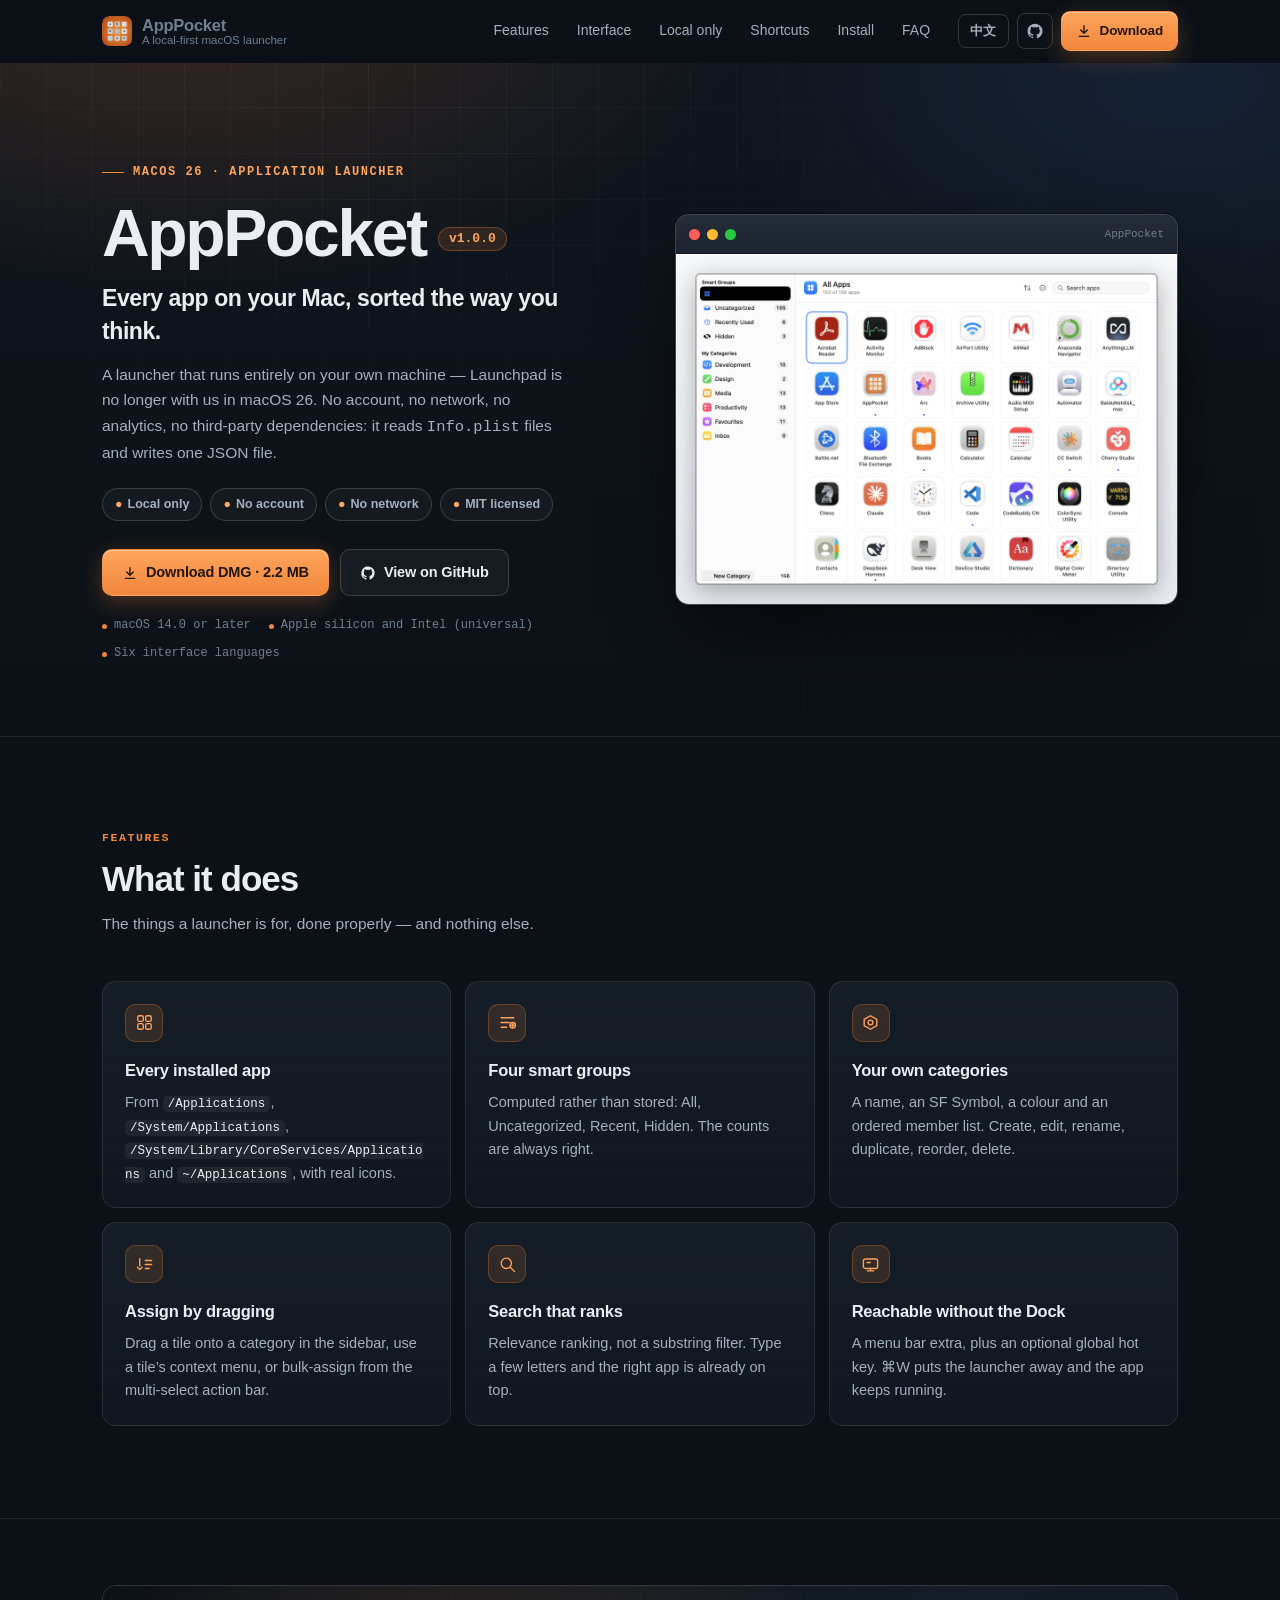
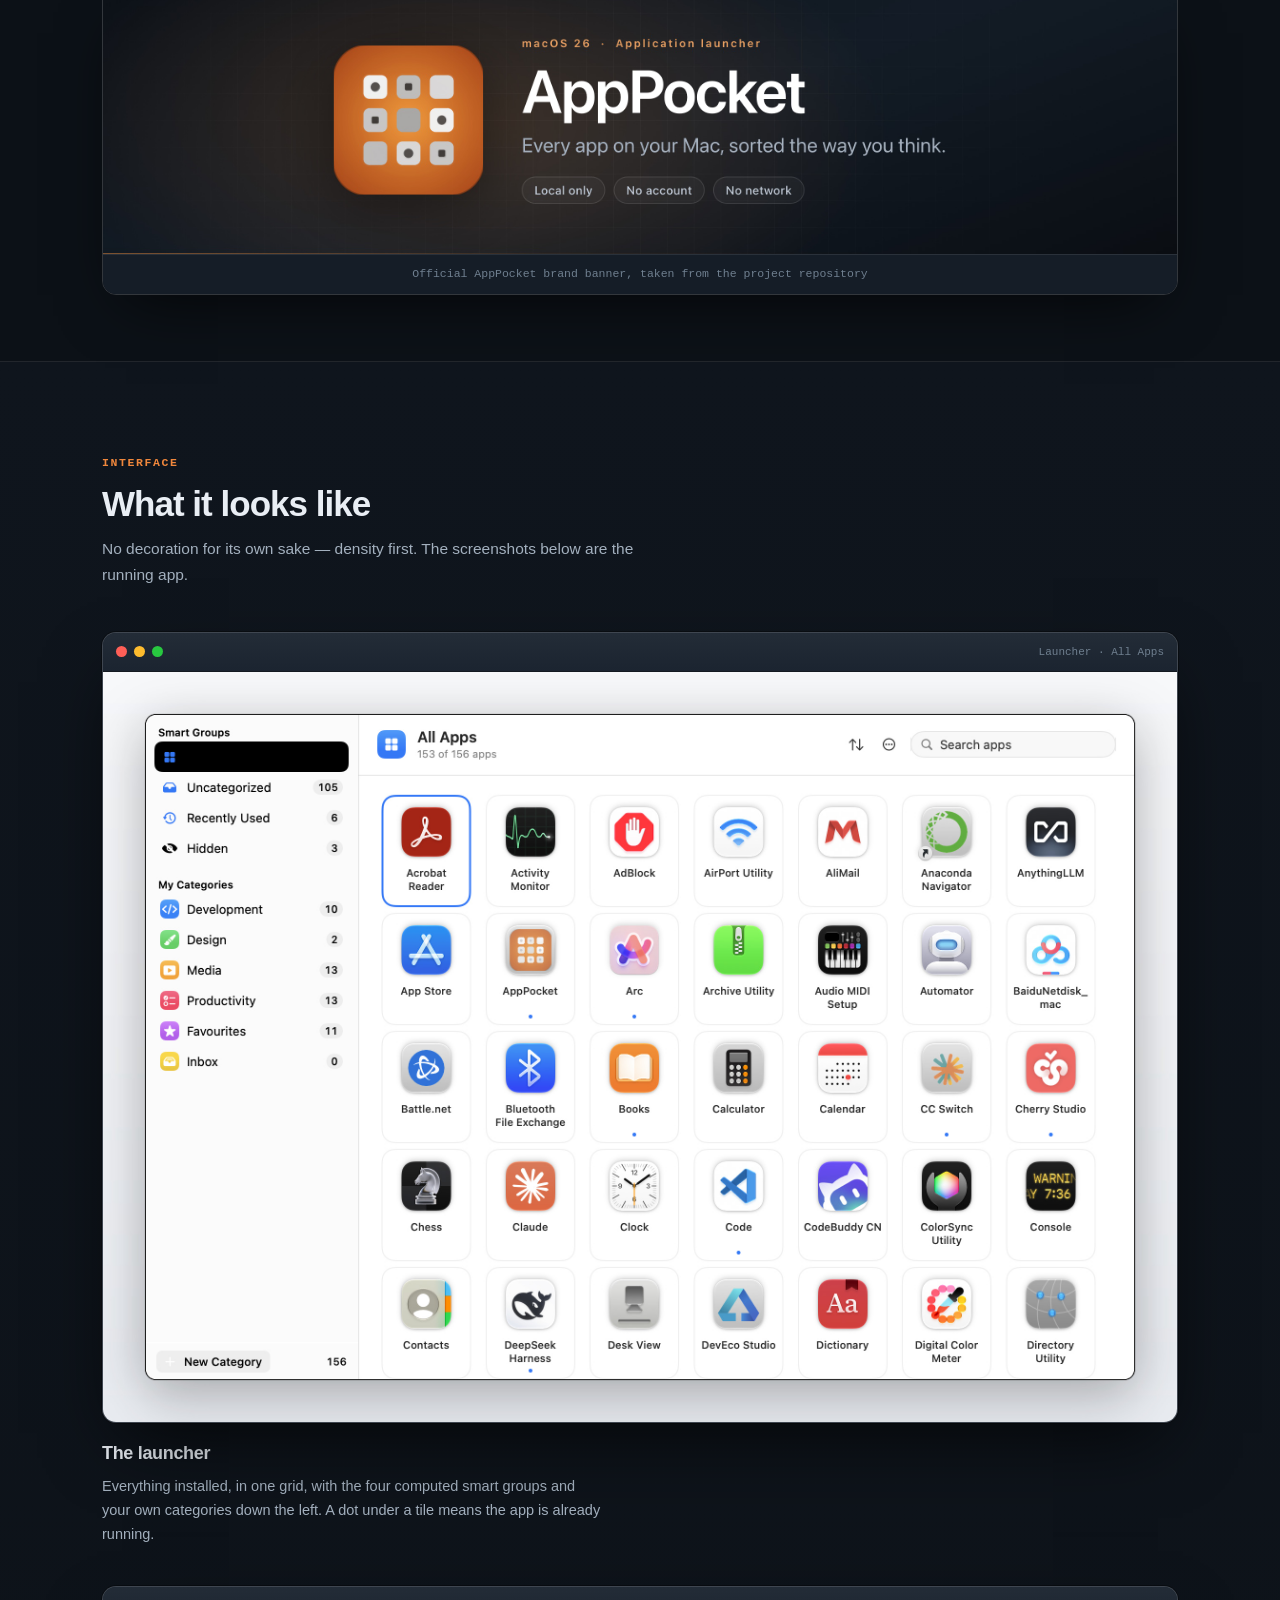
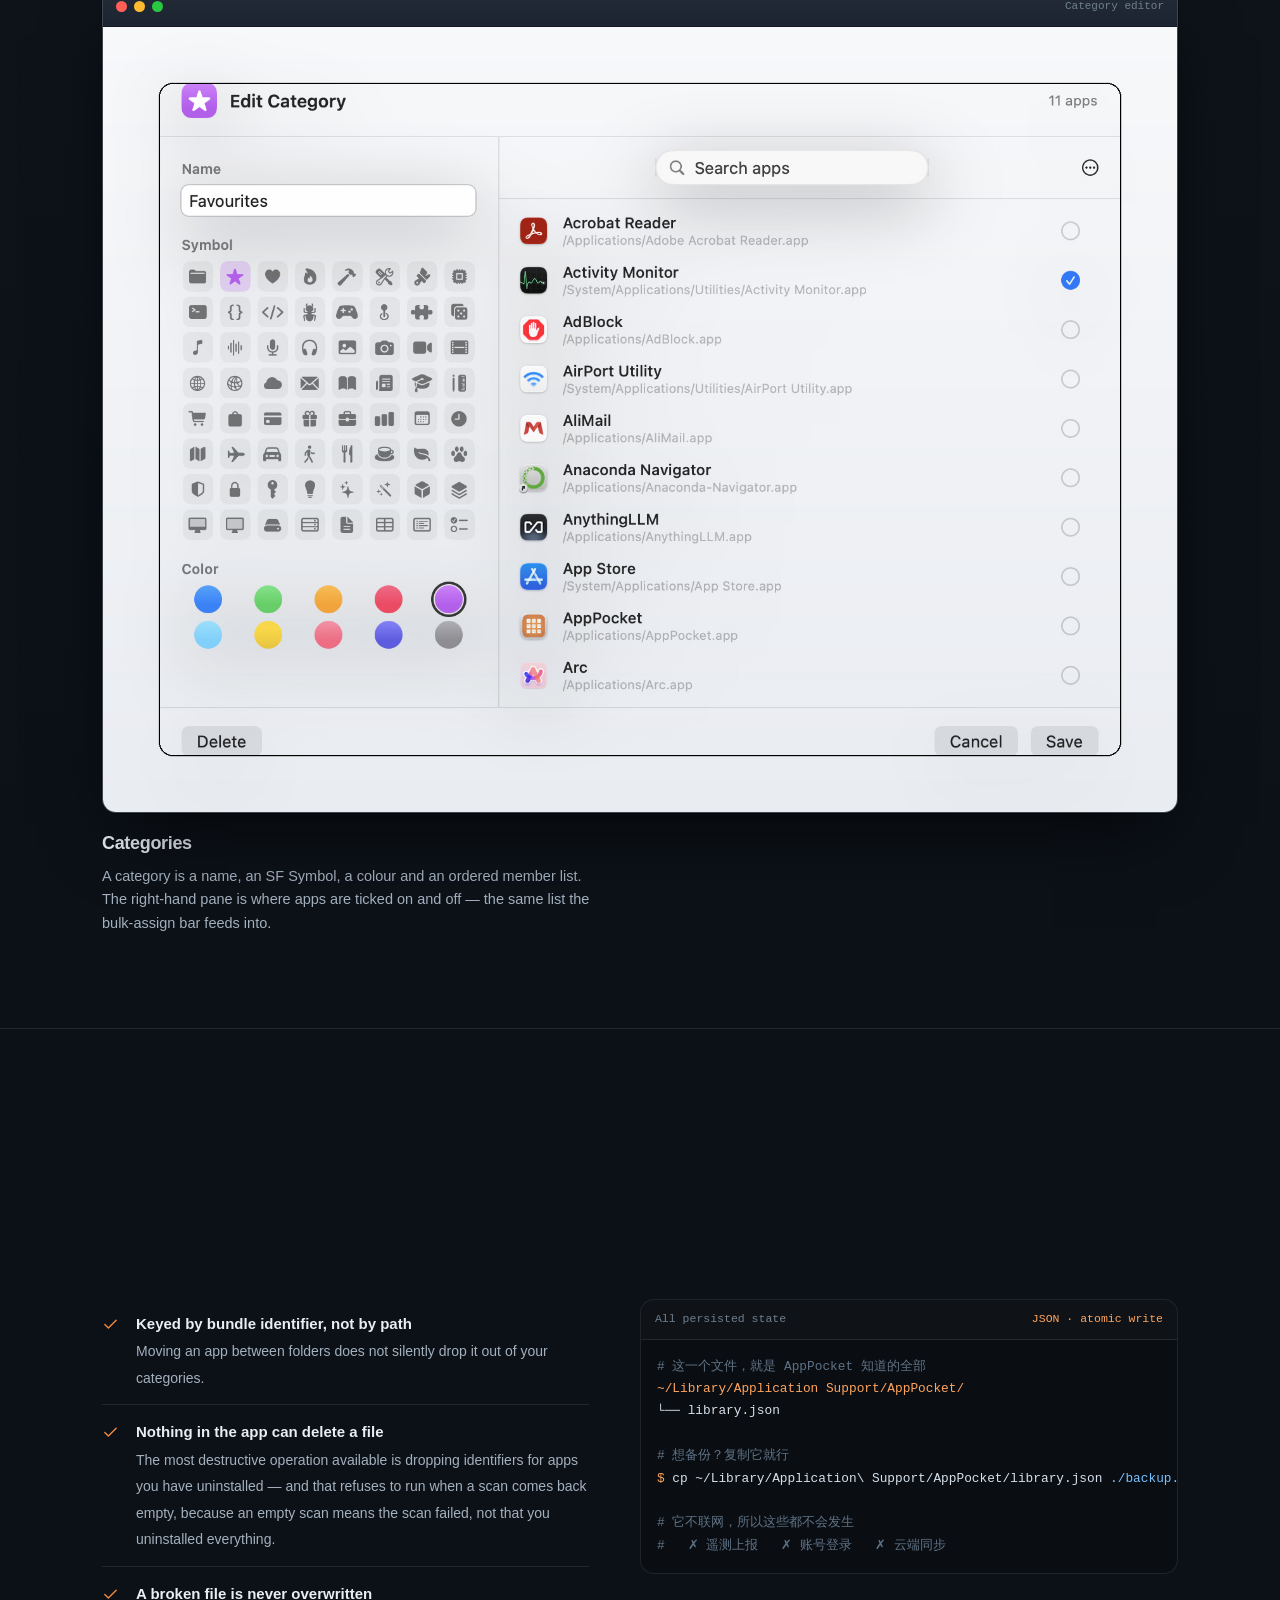
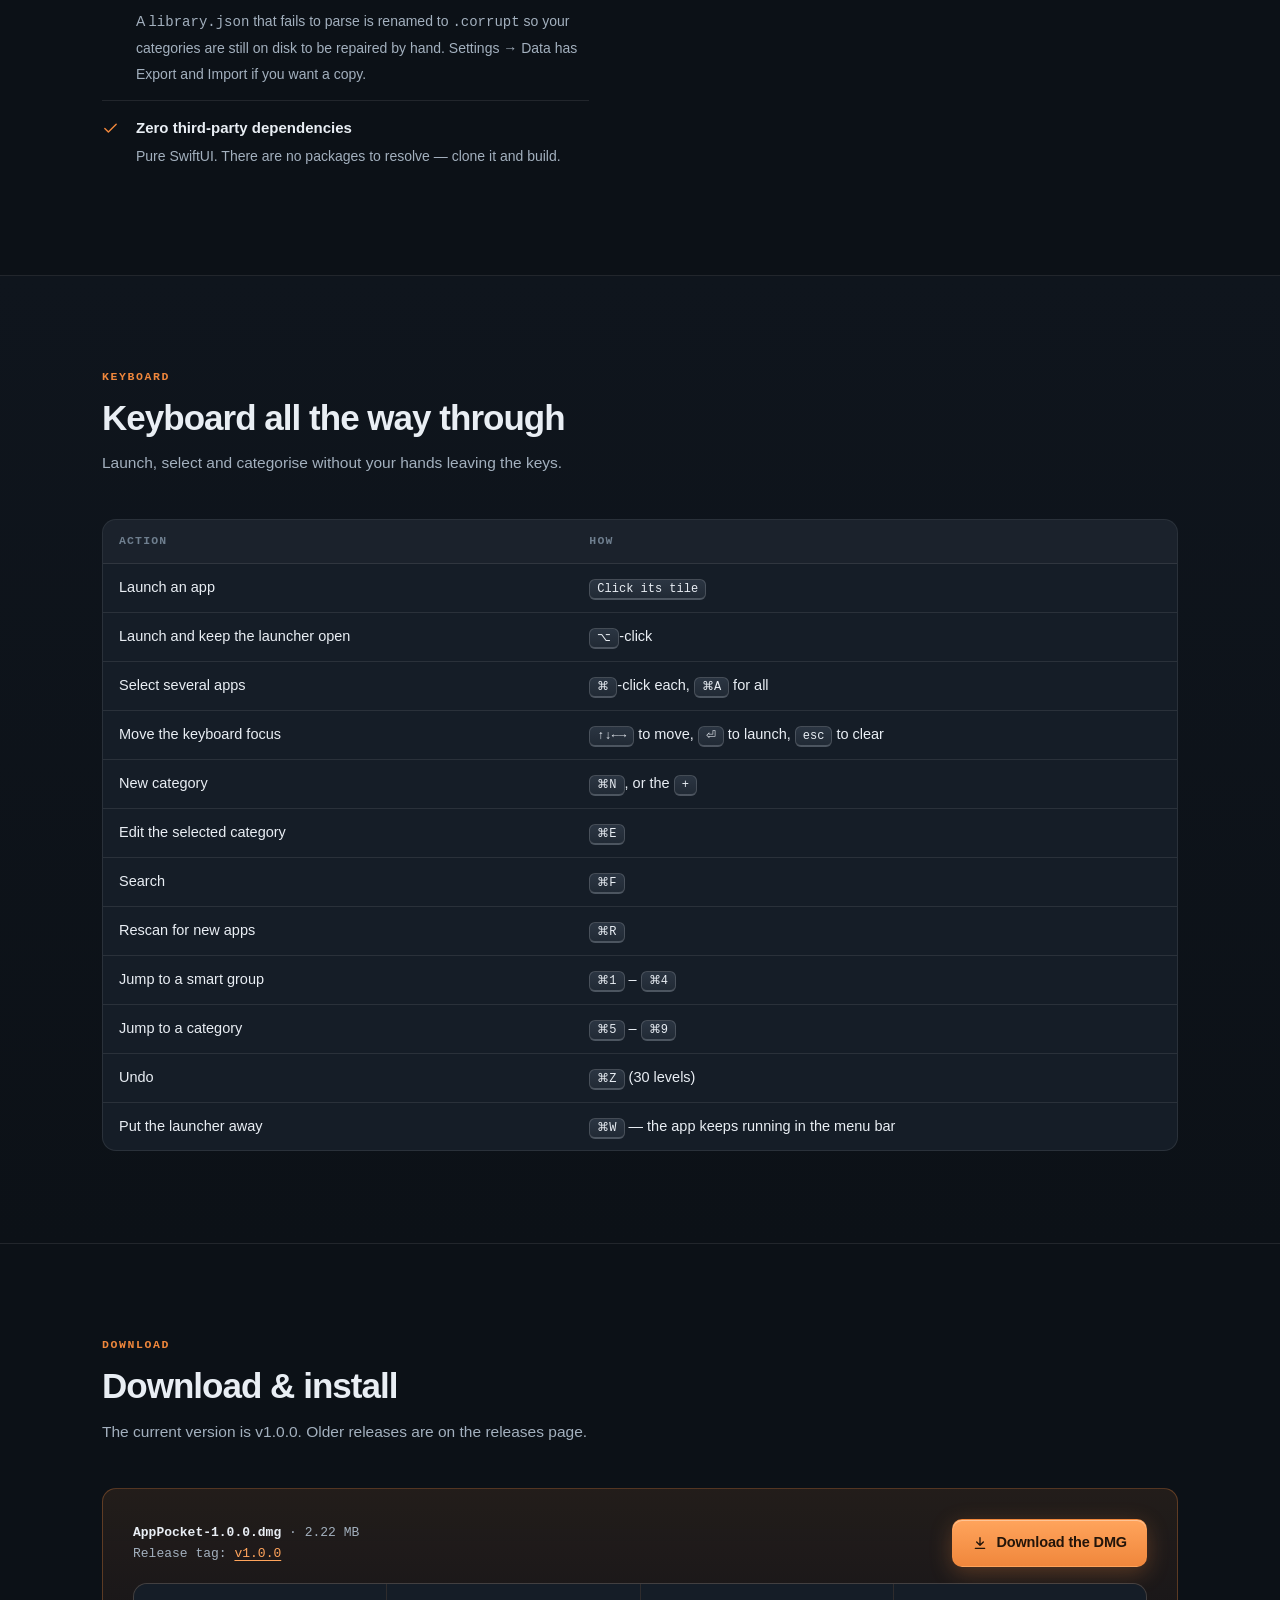
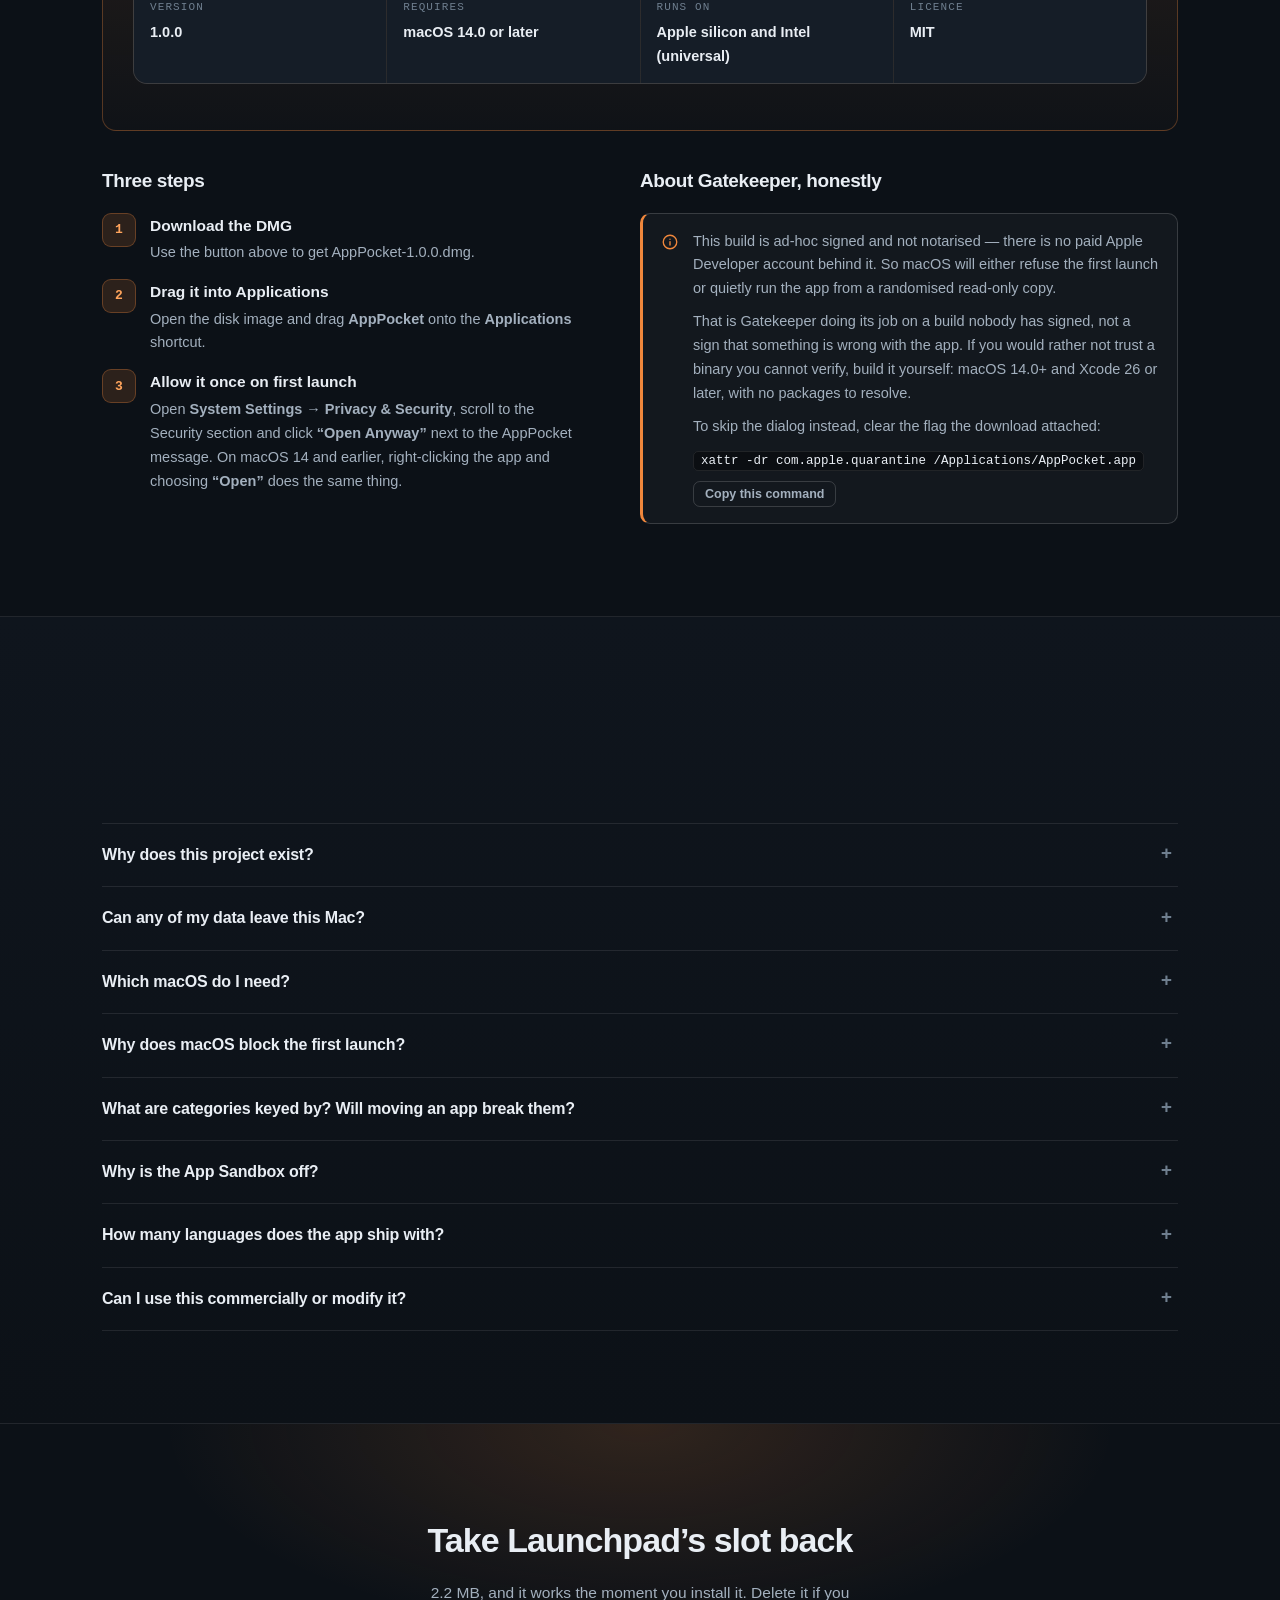
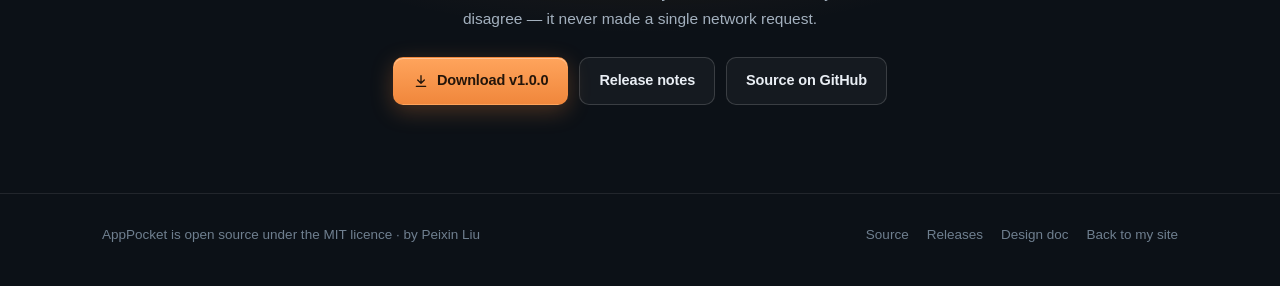
==== commit 391b0a46: "add display of goatcounter on pages" ====
--- a/apps/apppocket/index.html
+++ b/apps/apppocket/index.html
@@ -74,7 +74,7 @@
 
 *, *::before, *::after { box-sizing: border-box; }
 
-html { scroll-behavior: smooth; -webkit-text-size-adjust: 100%; }
+html { scroll-behavior: smooth; -webkit-text-size-adjust: 100%; color-scheme: dark; }
 @media (prefers-reduced-motion: reduce) {
   html { scroll-behavior: auto; }
   *, *::before, *::after { animation-duration: .001ms !important; transition-duration: .001ms !important; }
@@ -462,6 +462,16 @@
 .ftr__links { display: flex; flex-wrap: wrap; gap: 18px; margin-left: auto; }
 .ftr a { color: var(--text-3); text-decoration: none; transition: color .18s; }
 .ftr a:hover { color: var(--brand-hi); }
+
+/* 累计访问量：GoatCounter 数字取到前一直 hidden，不留空位 */
+.views {
+  display: inline-flex; align-items: center; gap: 6px; white-space: nowrap;
+  padding: 3px 10px; border: 1px solid var(--line); border-radius: 999px;
+  background: var(--surface); font-family: var(--mono); font-size: 11.5px; color: var(--text-3);
+}
+.views[hidden] { display: none; }   /* display 会盖掉浏览器的 hidden */
+.views b { color: var(--text-2); font-weight: 600; font-variant-numeric: tabular-nums; }
+.views svg { width: 13px; height: 13px; fill: none; stroke: currentColor; stroke-width: 1.7; stroke-linecap: round; stroke-linejoin: round; }
 
 /* 灯箱 */
 .lb {
@@ -520,6 +530,10 @@
   .rise { opacity: 1; transform: none; }
 }
 </style>
+<noscript><style>.rise { opacity: 1; transform: none; }</style></noscript>
+
+<!-- GoatCounter 访问统计：async 加载，不阻塞首屏，也不影响样式 -->
+<script data-goatcounter="https://lpeixin.goatcounter.com/count" async src="//gc.zgo.at/count.js"></script>
 </head>
 
 <body>
@@ -949,6 +963,7 @@
 <footer class="ftr">
   <div class="wrap ftr__in">
     <span data-i18n="ftr.license">AppPocket 以 MIT 许可证开源 · 作者 Peixin Liu</span>
+    <span class="views" id="gcViews" title="GoatCounter" hidden><svg viewBox="0 0 24 24" aria-hidden="true"><path d="M2.6 12s3.6-6.2 9.4-6.2 9.4 6.2 9.4 6.2-3.6 6.2-9.4 6.2S2.6 12 2.6 12Z"/><circle cx="12" cy="12" r="2.7"/></svg><b></b><span data-i18n="ftr.views">次浏览</span></span>
     <div class="ftr__links">
       <a href="https://github.com/lpeixin/app-pocket" target="_blank" rel="noopener" data-i18n="ftr.1">源码</a>
       <a href="https://github.com/lpeixin/app-pocket/releases/tag/v1.0.0" target="_blank" rel="noopener" data-i18n="ftr.2">发布页</a>
@@ -1068,7 +1083,8 @@
       'end.lede': '2.2 MB, and it works the moment you install it. Delete it if you disagree — it never made a single network request.',
       'end.dl': 'Download v1.0.0', 'end.rel': 'Release notes', 'end.gh': 'Source on GitHub',
       'ftr.license': 'AppPocket is open source under the MIT licence · by Peixin Liu',
-      'ftr.1': 'Source', 'ftr.2': 'Releases', 'ftr.3': 'Design doc', 'ftr.4': 'Back to my site'
+      'ftr.1': 'Source', 'ftr.2': 'Releases', 'ftr.3': 'Design doc', 'ftr.4': 'Back to my site',
+      'ftr.views': 'views'
     },
 
     zh: {
@@ -1166,7 +1182,8 @@
       'end.lede': '2.2 MB，装好即用。不喜欢就删掉——它连一个网络请求都没发过。',
       'end.dl': '下载 v1.0.0', 'end.rel': '查看发布说明', 'end.gh': 'GitHub 源码',
       'ftr.license': 'AppPocket 以 MIT 许可证开源 · 作者 Peixin Liu',
-      'ftr.1': '源码', 'ftr.2': '发布页', 'ftr.3': '设计文档', 'ftr.4': '返回主页'
+      'ftr.1': '源码', 'ftr.2': '发布页', 'ftr.3': '设计文档', 'ftr.4': '返回主页',
+      'ftr.views': '次浏览'
     }
   };
 
@@ -1310,6 +1327,27 @@
   } else {
     for (var m = 0; m < items.length; m++) items[m].classList.add('in');
   }
+
+  /* ── 累计访问量：读 GoatCounter 的公开计数接口 ─────────────────────────── */
+  function loadViews(retry) {
+    var chip = document.getElementById('gcViews');
+    if (!chip || !window.fetch) return;
+    var path = location.pathname.replace(/index\.html$/i, '') || '/';
+    fetch('https://lpeixin.goatcounter.com/counter/' + encodeURIComponent(path) + '.json')
+      .then(function (r) { return r.ok ? r.json() : null; })
+      .then(function (d) {
+        var n = d ? parseInt(d.count, 10) : NaN;
+        /* 第一次访问时本页的计数可能还没落库，稍后补一次；再拿不到就继续隐藏 */
+        if (!isFinite(n) || n < 1) {
+          if (!retry) setTimeout(function () { loadViews(true); }, 1500);
+          return;
+        }
+        chip.querySelector('b').textContent = window.Intl ? n.toLocaleString('en-US') : String(n);
+        chip.hidden = false;
+      })
+      .catch(function () { /* 离线或被拦截：不显示这一项 */ });
+  }
+  loadViews();
 })();
 </script>
 </body>
